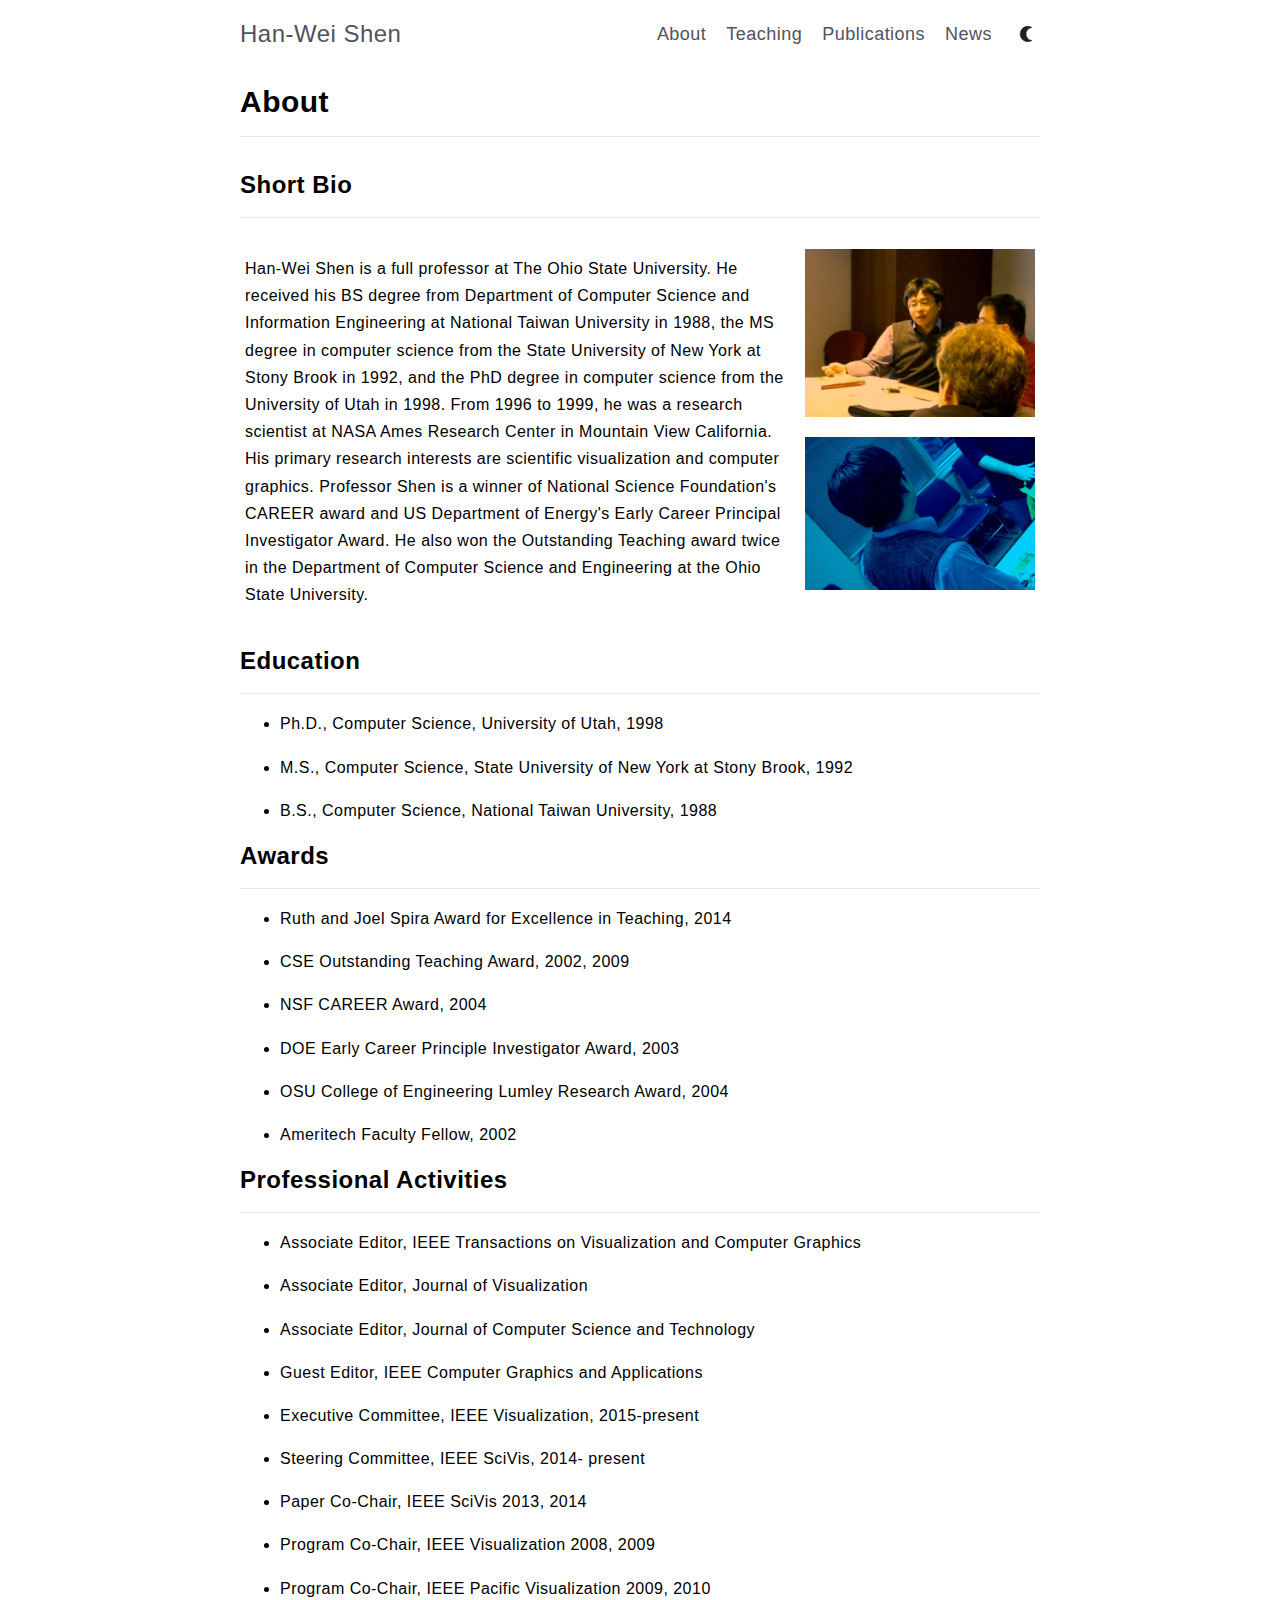
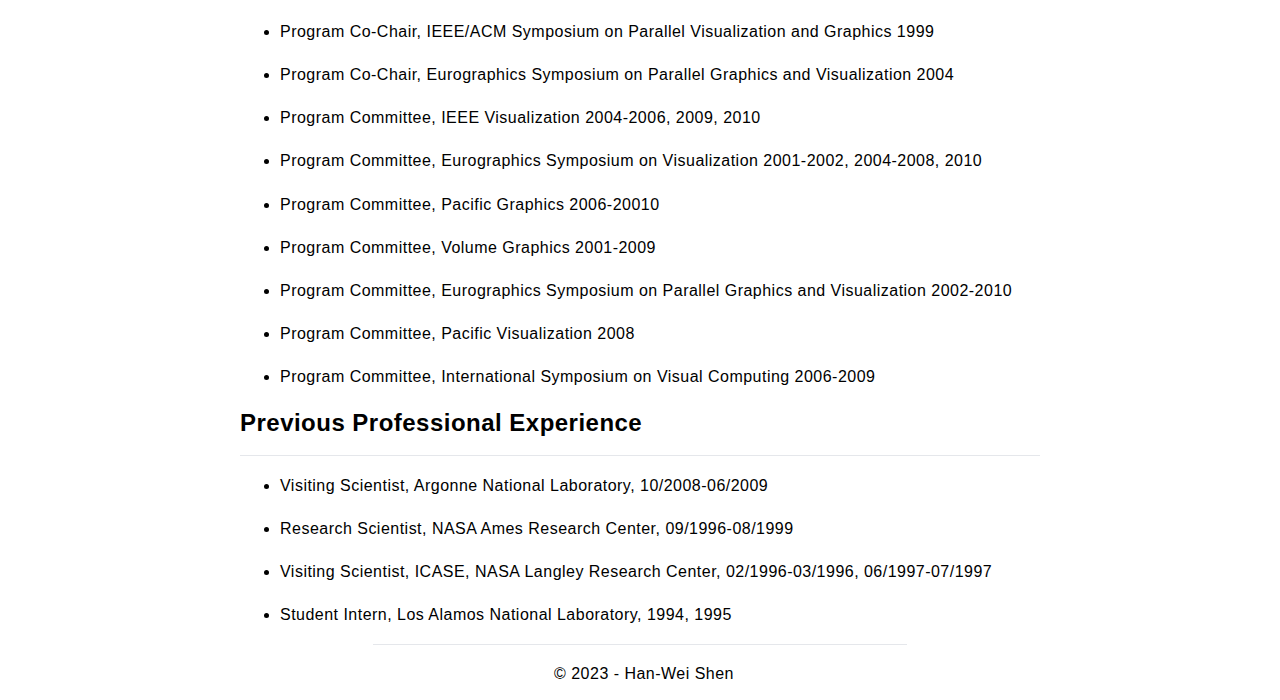
==== about/index.html @ 62d4ce56 "deploy: 620e9e9a7bb56af8846fa484ab73a7001107fa84" ====
<!doctype html><html lang=en-us><head><meta charset=utf-8><meta name=viewport content="width=device-width,initial-scale=1,minimum-scale=1"><title>About - Han-Wei Shen</title><meta property="og:title" content="About - Han-Wei Shen"><meta property="og:type" content="article"><meta property="og:image" content="img/hwshen_1.jpg"><meta property="og:url" content="https://han-wei-shen.github.io/about/"><meta property="og:description" content="The homepage of Astatine. This website is a demo the of the Hugo theme Astatine."><meta name=Description property="description" content="The homepage of Astatine. This website is a demo the of the Hugo theme Astatine."><link rel=stylesheet href=https://han-wei-shen.github.io/css/style.min.css><link rel=apple-touch-icon sizes=180x180 href=/apple-touch-icon.png><link rel=icon type=image/svg+xml href=/favicon.svg><link rel=icon type=image/png sizes=32x32 href=/favicon-32x32.png><link rel=icon type=image/png sizes=16x16 href=/favicon-16x16.png><link rel=manifest href=/site.webmanifest><link href=https://han-wei-shen.github.ioindex.xml type=application/atom+xml rel=alternate title="Sitewide Atom feed"><meta name=theme-color content="#ffffff"><script>function updateMode(){localStorage.theme==="dark"||!("theme"in localStorage)&&window.matchMedia("(prefers-color-scheme: dark)").matches?document.documentElement.classList.add("dark"):document.documentElement.classList.remove("dark")}function toggleMode(){localStorage.theme==="dark"?localStorage.theme="light":localStorage.theme="dark",updateMode()}window.onload=updateMode();function toggleMenu(){let e=document.getElementById("navbar-default");e.classList.contains("hidden")?e.classList.remove("hidden"):e.classList.add("hidden")}</script></head><body><header class="md:px-0 px-2"><nav><div class="container flex flex-wrap justify-between items-center mx-auto"><div class="nav-main my-2.5"><a href=https://han-wei-shen.github.io class="nav-title py-2.5 text-2xl
text-zinc-600 dark:text-zinc-300 hover:border-b-0">Han-Wei Shen</a></div><button type=button onclick=toggleMenu() class="inline-flex items-center p-2 ml-3
text-sm text-gray-500
rounded-lg md:hidden hover:bg-gray-100
focus:outline-none focus:ring-2
focus:ring-gray-200 dark:text-gray-400
dark:hover:bg-gray-700 dark:focus:ring-gray-600" aria-controls=navbar-default aria-expanded=false>
<span class=sr-only>Open main menu</span><svg class="w-6 h-6" aria-hidden="true" fill="currentcolor" viewBox="0 0 20 20" xmlns="http://www.w3.org/2000/svg"><path fill-rule="evenodd" d="M3 5a1 1 0 011-1h12a1 1 0 110 2H4A1 1 0 013 5zm0 5a1 1 0 011-1h12a1 1 0 110 2H4a1 1 0 01-1-1zm0 5a1 1 0 011-1h12a1 1 0 110 2H4a1 1 0 01-1-1z" clip-rule="evenodd"/></svg></button><div class="hidden w-full md:block md:w-auto" id=navbar-default><ul class="grid md:grid-flow-col items-center justify-between text-lg my-2.5"><li class="p-2.5 md:first:pl-0 md:border-none border-b dark:border-zinc-500 list-none"><a class="text-zinc-600 dark:text-zinc-300
hover:border-b-0" href=/about/>About</a></li><li class="p-2.5 md:first:pl-0 md:border-none border-b dark:border-zinc-500 list-none"><a class="text-zinc-600 dark:text-zinc-300
hover:border-b-0" href=/teaching/>Teaching</a></li><li class="p-2.5 md:first:pl-0 md:border-none border-b dark:border-zinc-500 list-none"><a class="text-zinc-600 dark:text-zinc-300
hover:border-b-0" href=https://sites.google.com/view/gravity-research-group/publications>Publications</a></li><li class="p-2.5 md:first:pl-0 md:border-none border-b dark:border-zinc-500 list-none"><a class="text-zinc-600 dark:text-zinc-300
hover:border-b-0" href=/news/>News</a></li><li class="h-7 pl-2.5 pr-0 list-none"><button type=button onclick=toggleMode() class=h-full aria-label="Toggle between dark and light mode">
<img class="h-7 w-7 max-h-full mb-1.5 p-1.5 hidden dark:inline" id=ligh-mode-button-img alt="A sun icon for switching to light mode" src=https://han-wei-shen.github.io/img/light_mode.svg>
<img class="h-7 w-7 max-h-full mb-1.5 p-1.5 inline dark:hidden" id=dark-mode-button-img alt="A moon icon for switching to dark mode" src=https://han-wei-shen.github.io/img/dark_mode.svg></button></li></ul></div></div></nav></header><main class="content h-card container mt-2 m-auto
leading-loose md:px-0 px-2 z-0" role=main><article class="article h-entry" itemprop=mainEntity itemscope itemtype=http://schema.org/BlogPosting><div class=title-container><h1 class="article-title p-name" itemprop=name>About</h1><div class="flex justify-between items-center"></div></div><div class="article-content e-content" itemprop=articleBody><h2 id=short-bio>Short Bio</h2><div style=display:flex><p style=flex:70%;padding:5px>Han-Wei Shen is a full professor at The Ohio State University. He received his BS degree from Department of Computer
Science and Information Engineering at National Taiwan University in 1988, the MS degree in computer science from
the State University of New York at Stony Brook in 1992, and the PhD degree in computer science from the University
of Utah in 1998. From 1996 to 1999, he was a research scientist at NASA Ames Research Center in Mountain View
California. His primary research interests are scientific visualization and computer graphics. Professor Shen is a
winner of National Science Foundation's CAREER award and US Department of Energy's Early Career
Principal Investigator Award. He also won the Outstanding Teaching award twice in the Department of Computer Science
and Engineering at the Ohio State University.</p><div style=flex:30%;padding:5px><div style=margin-top:10px;margin-bottom:20px><img src=/img/about_1.jpg></div><div style=margin-top:20px><img src=/img/about_2.png></div></div></div><h2 id=education>Education</h2><ul><li><p>Ph.D., Computer Science, University of Utah, 1998</p></li><li><p>M.S., Computer Science, State University of New York at Stony Brook, 1992</p></li><li><p>B.S., Computer Science, National Taiwan University, 1988</p></li></ul><h2 id=awards>Awards</h2><ul><li><p>Ruth and Joel Spira Award for Excellence in Teaching, 2014</p></li><li><p>CSE Outstanding Teaching Award, 2002, 2009</p></li><li><p>NSF CAREER Award, 2004</p></li><li><p>DOE Early Career Principle Investigator Award, 2003</p></li><li><p>OSU College of Engineering Lumley Research Award, 2004</p></li><li><p>Ameritech Faculty Fellow, 2002</p></li></ul><h2 id=professional-activities>Professional Activities</h2><ul><li><p>Associate Editor, IEEE Transactions on Visualization and Computer Graphics</p></li><li><p>Associate Editor, Journal of Visualization</p></li><li><p>Associate Editor, Journal of Computer Science and Technology</p></li><li><p>Guest Editor, IEEE Computer Graphics and Applications</p></li><li><p>Executive Committee, IEEE Visualization, 2015-present</p></li><li><p>Steering Committee, IEEE SciVis, 2014- present</p></li><li><p>Paper Co-Chair, IEEE SciVis 2013, 2014</p></li><li><p>Program Co-Chair, IEEE Visualization 2008, 2009</p></li><li><p>Program Co-Chair, IEEE Pacific Visualization 2009, 2010</p></li><li><p>Program Co-Chair, IEEE/ACM Symposium on Parallel Visualization and Graphics 1999</p></li><li><p>Program Co-Chair, Eurographics Symposium on Parallel Graphics and Visualization 2004</p></li><li><p>Program Committee, IEEE Visualization 2004-2006, 2009, 2010</p></li><li><p>Program Committee, Eurographics Symposium on Visualization 2001-2002, 2004-2008, 2010</p></li><li><p>Program Committee, Pacific Graphics 2006-20010</p></li><li><p>Program Committee, Volume Graphics 2001-2009</p></li><li><p>Program Committee, Eurographics Symposium on Parallel Graphics and Visualization 2002-2010</p></li><li><p>Program Committee, Pacific Visualization 2008</p></li><li><p>Program Committee, International Symposium on Visual Computing 2006-2009</p></li></ul><h2 id=previous-professional-experience>Previous Professional Experience</h2><ul><li><p>Visiting Scientist, Argonne National Laboratory, 10/2008-06/2009</p></li><li><p>Research Scientist, NASA Ames Research Center, 09/1996-08/1999</p></li><li><p>Visiting Scientist, ICASE, NASA Langley Research Center, 02/1996-03/1996, 06/1997-07/1997</p></li><li><p>Student Intern, Los Alamos National Laboratory, 1994, 1995</p></li></ul></div></div></article></main><footer class="footer container h-10 text-center mt-1 mb-4"><hr class=my-4><ul class="pl-0 mt-1"><span class=ml-2>© 2023 - Han-Wei Shen</span></ul></footer></body></html>
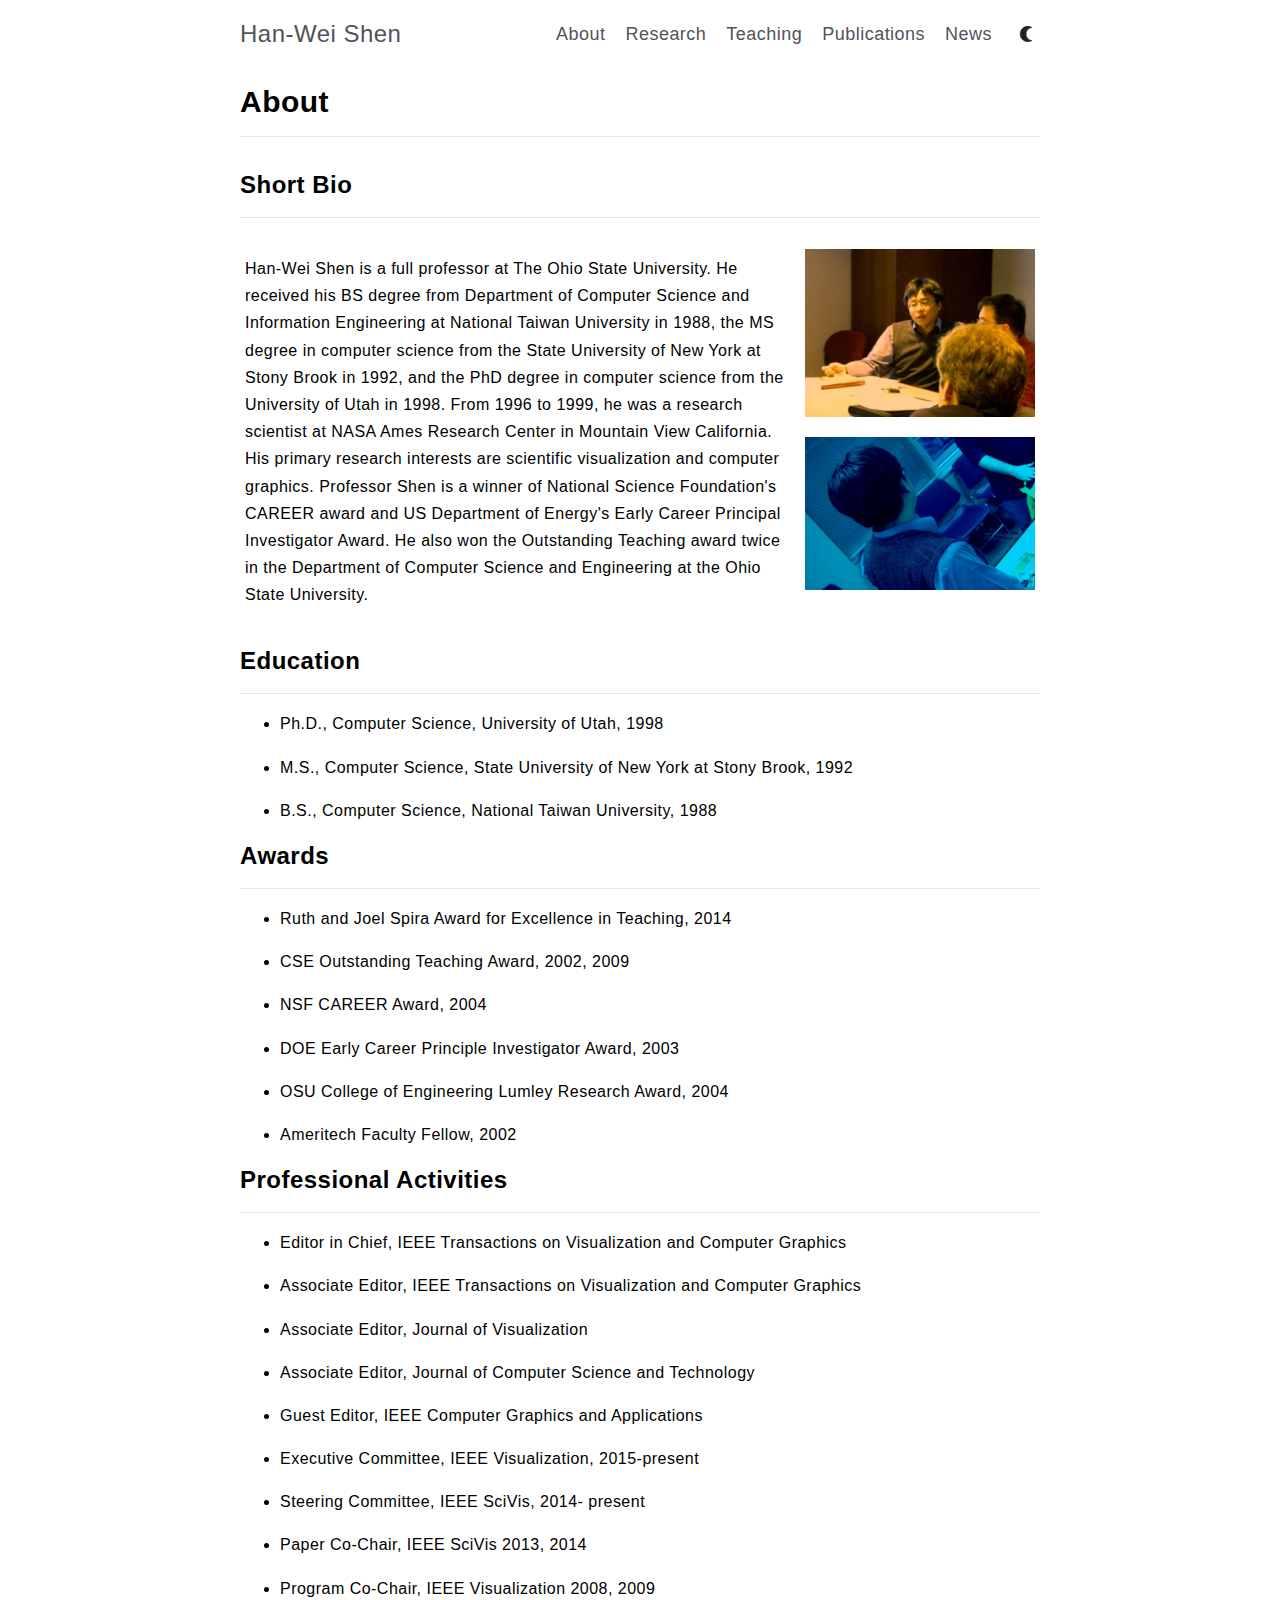
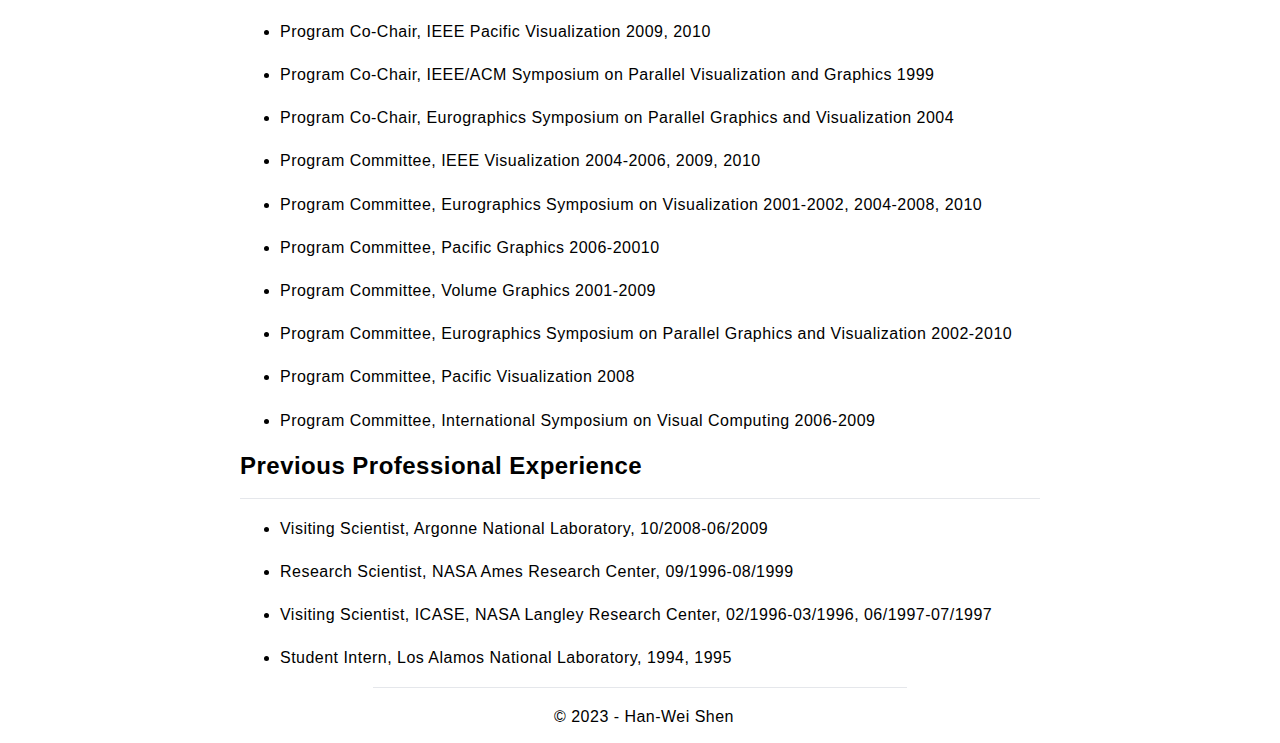
==== commit 7cfb814b: "deploy: 3609d0cba4c8520008426bf6400853c1c2e615c0" ====
--- a/about/index.html
+++ b/about/index.html
@@ -7,6 +7,7 @@
 dark:hover:bg-gray-700 dark:focus:ring-gray-600" aria-controls=navbar-default aria-expanded=false>
 <span class=sr-only>Open main menu</span><svg class="w-6 h-6" aria-hidden="true" fill="currentcolor" viewBox="0 0 20 20" xmlns="http://www.w3.org/2000/svg"><path fill-rule="evenodd" d="M3 5a1 1 0 011-1h12a1 1 0 110 2H4A1 1 0 013 5zm0 5a1 1 0 011-1h12a1 1 0 110 2H4a1 1 0 01-1-1zm0 5a1 1 0 011-1h12a1 1 0 110 2H4a1 1 0 01-1-1z" clip-rule="evenodd"/></svg></button><div class="hidden w-full md:block md:w-auto" id=navbar-default><ul class="grid md:grid-flow-col items-center justify-between text-lg my-2.5"><li class="p-2.5 md:first:pl-0 md:border-none border-b dark:border-zinc-500 list-none"><a class="text-zinc-600 dark:text-zinc-300
 hover:border-b-0" href=/about/>About</a></li><li class="p-2.5 md:first:pl-0 md:border-none border-b dark:border-zinc-500 list-none"><a class="text-zinc-600 dark:text-zinc-300
+hover:border-b-0" href=https://sites.google.com/view/gravity-research-group/research>Research</a></li><li class="p-2.5 md:first:pl-0 md:border-none border-b dark:border-zinc-500 list-none"><a class="text-zinc-600 dark:text-zinc-300
 hover:border-b-0" href=/teaching/>Teaching</a></li><li class="p-2.5 md:first:pl-0 md:border-none border-b dark:border-zinc-500 list-none"><a class="text-zinc-600 dark:text-zinc-300
 hover:border-b-0" href=https://sites.google.com/view/gravity-research-group/publications>Publications</a></li><li class="p-2.5 md:first:pl-0 md:border-none border-b dark:border-zinc-500 list-none"><a class="text-zinc-600 dark:text-zinc-300
 hover:border-b-0" href=/news/>News</a></li><li class="h-7 pl-2.5 pr-0 list-none"><button type=button onclick=toggleMode() class=h-full aria-label="Toggle between dark and light mode">
@@ -19,4 +20,4 @@
 California. His primary research interests are scientific visualization and computer graphics. Professor Shen is a
 winner of National Science Foundation's CAREER award and US Department of Energy's Early Career
 Principal Investigator Award. He also won the Outstanding Teaching award twice in the Department of Computer Science
-and Engineering at the Ohio State University.</p><div style=flex:30%;padding:5px><div style=margin-top:10px;margin-bottom:20px><img src=/img/about_1.jpg></div><div style=margin-top:20px><img src=/img/about_2.png></div></div></div><h2 id=education>Education</h2><ul><li><p>Ph.D., Computer Science, University of Utah, 1998</p></li><li><p>M.S., Computer Science, State University of New York at Stony Brook, 1992</p></li><li><p>B.S., Computer Science, National Taiwan University, 1988</p></li></ul><h2 id=awards>Awards</h2><ul><li><p>Ruth and Joel Spira Award for Excellence in Teaching, 2014</p></li><li><p>CSE Outstanding Teaching Award, 2002, 2009</p></li><li><p>NSF CAREER Award, 2004</p></li><li><p>DOE Early Career Principle Investigator Award, 2003</p></li><li><p>OSU College of Engineering Lumley Research Award, 2004</p></li><li><p>Ameritech Faculty Fellow, 2002</p></li></ul><h2 id=professional-activities>Professional Activities</h2><ul><li><p>Associate Editor, IEEE Transactions on Visualization and Computer Graphics</p></li><li><p>Associate Editor, Journal of Visualization</p></li><li><p>Associate Editor, Journal of Computer Science and Technology</p></li><li><p>Guest Editor, IEEE Computer Graphics and Applications</p></li><li><p>Executive Committee, IEEE Visualization, 2015-present</p></li><li><p>Steering Committee, IEEE SciVis, 2014- present</p></li><li><p>Paper Co-Chair, IEEE SciVis 2013, 2014</p></li><li><p>Program Co-Chair, IEEE Visualization 2008, 2009</p></li><li><p>Program Co-Chair, IEEE Pacific Visualization 2009, 2010</p></li><li><p>Program Co-Chair, IEEE/ACM Symposium on Parallel Visualization and Graphics 1999</p></li><li><p>Program Co-Chair, Eurographics Symposium on Parallel Graphics and Visualization 2004</p></li><li><p>Program Committee, IEEE Visualization 2004-2006, 2009, 2010</p></li><li><p>Program Committee, Eurographics Symposium on Visualization 2001-2002, 2004-2008, 2010</p></li><li><p>Program Committee, Pacific Graphics 2006-20010</p></li><li><p>Program Committee, Volume Graphics 2001-2009</p></li><li><p>Program Committee, Eurographics Symposium on Parallel Graphics and Visualization 2002-2010</p></li><li><p>Program Committee, Pacific Visualization 2008</p></li><li><p>Program Committee, International Symposium on Visual Computing 2006-2009</p></li></ul><h2 id=previous-professional-experience>Previous Professional Experience</h2><ul><li><p>Visiting Scientist, Argonne National Laboratory, 10/2008-06/2009</p></li><li><p>Research Scientist, NASA Ames Research Center, 09/1996-08/1999</p></li><li><p>Visiting Scientist, ICASE, NASA Langley Research Center, 02/1996-03/1996, 06/1997-07/1997</p></li><li><p>Student Intern, Los Alamos National Laboratory, 1994, 1995</p></li></ul></div></div></article></main><footer class="footer container h-10 text-center mt-1 mb-4"><hr class=my-4><ul class="pl-0 mt-1"><span class=ml-2>© 2023 - Han-Wei Shen</span></ul></footer></body></html>+and Engineering at the Ohio State University.</p><div style=flex:30%;padding:5px><div style=margin-top:10px;margin-bottom:20px><img src=/img/about_1.jpg></div><div style=margin-top:20px><img src=/img/about_2.png></div></div></div><h2 id=education>Education</h2><ul><li><p>Ph.D., Computer Science, University of Utah, 1998</p></li><li><p>M.S., Computer Science, State University of New York at Stony Brook, 1992</p></li><li><p>B.S., Computer Science, National Taiwan University, 1988</p></li></ul><h2 id=awards>Awards</h2><ul><li><p>Ruth and Joel Spira Award for Excellence in Teaching, 2014</p></li><li><p>CSE Outstanding Teaching Award, 2002, 2009</p></li><li><p>NSF CAREER Award, 2004</p></li><li><p>DOE Early Career Principle Investigator Award, 2003</p></li><li><p>OSU College of Engineering Lumley Research Award, 2004</p></li><li><p>Ameritech Faculty Fellow, 2002</p></li></ul><h2 id=professional-activities>Professional Activities</h2><ul><li><p>Editor in Chief, IEEE Transactions on Visualization and Computer Graphics</p></li><li><p>Associate Editor, IEEE Transactions on Visualization and Computer Graphics</p></li><li><p>Associate Editor, Journal of Visualization</p></li><li><p>Associate Editor, Journal of Computer Science and Technology</p></li><li><p>Guest Editor, IEEE Computer Graphics and Applications</p></li><li><p>Executive Committee, IEEE Visualization, 2015-present</p></li><li><p>Steering Committee, IEEE SciVis, 2014- present</p></li><li><p>Paper Co-Chair, IEEE SciVis 2013, 2014</p></li><li><p>Program Co-Chair, IEEE Visualization 2008, 2009</p></li><li><p>Program Co-Chair, IEEE Pacific Visualization 2009, 2010</p></li><li><p>Program Co-Chair, IEEE/ACM Symposium on Parallel Visualization and Graphics 1999</p></li><li><p>Program Co-Chair, Eurographics Symposium on Parallel Graphics and Visualization 2004</p></li><li><p>Program Committee, IEEE Visualization 2004-2006, 2009, 2010</p></li><li><p>Program Committee, Eurographics Symposium on Visualization 2001-2002, 2004-2008, 2010</p></li><li><p>Program Committee, Pacific Graphics 2006-20010</p></li><li><p>Program Committee, Volume Graphics 2001-2009</p></li><li><p>Program Committee, Eurographics Symposium on Parallel Graphics and Visualization 2002-2010</p></li><li><p>Program Committee, Pacific Visualization 2008</p></li><li><p>Program Committee, International Symposium on Visual Computing 2006-2009</p></li></ul><h2 id=previous-professional-experience>Previous Professional Experience</h2><ul><li><p>Visiting Scientist, Argonne National Laboratory, 10/2008-06/2009</p></li><li><p>Research Scientist, NASA Ames Research Center, 09/1996-08/1999</p></li><li><p>Visiting Scientist, ICASE, NASA Langley Research Center, 02/1996-03/1996, 06/1997-07/1997</p></li><li><p>Student Intern, Los Alamos National Laboratory, 1994, 1995</p></li></ul></div></div></article></main><footer class="footer container h-10 text-center mt-1 mb-4"><hr class=my-4><ul class="pl-0 mt-1"><span class=ml-2>© 2023 - Han-Wei Shen</span></ul></footer></body></html>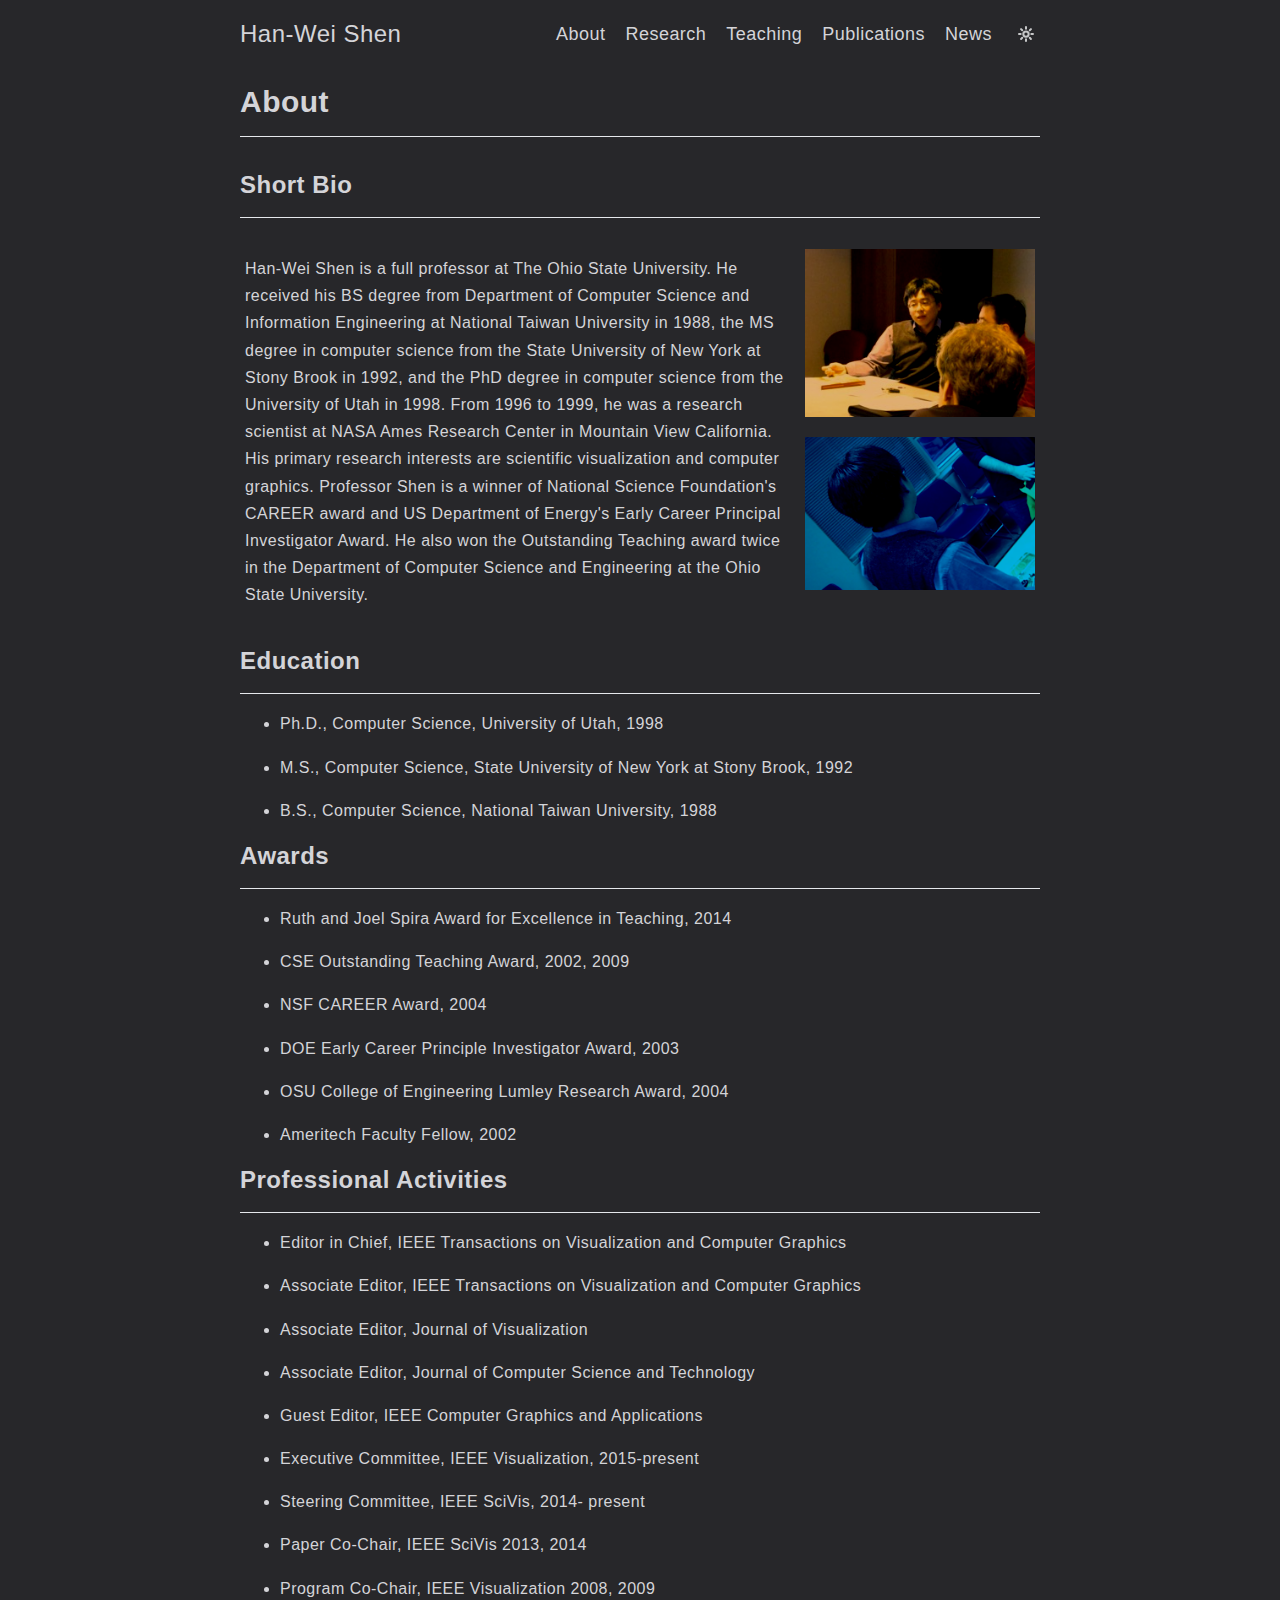
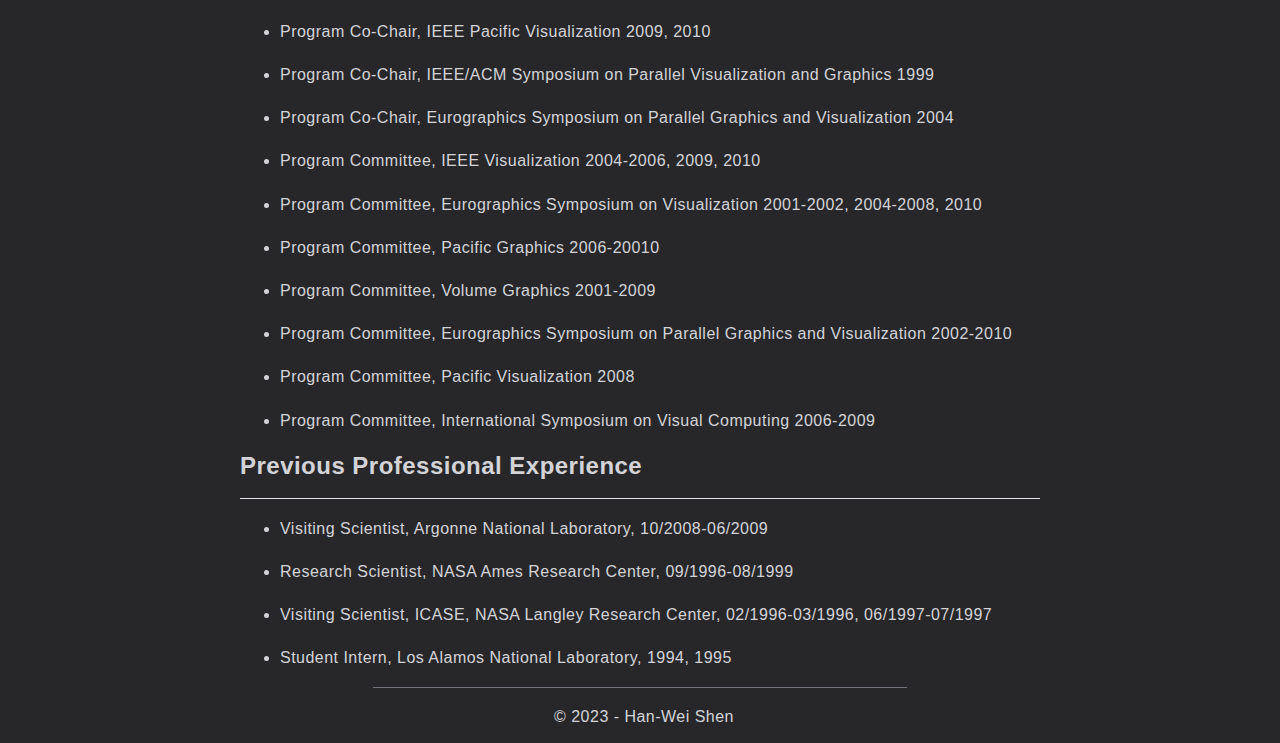
==== commit 120b934d: "deploy: 6cfb3cd29b8796ccd0ba1e0f046ace5b5ed621e3" ====
--- a/about/index.html
+++ b/about/index.html
@@ -1,4 +1,4 @@
-<!doctype html><html lang=en-us><head><meta charset=utf-8><meta name=viewport content="width=device-width,initial-scale=1,minimum-scale=1"><title>About - Han-Wei Shen</title><meta property="og:title" content="About - Han-Wei Shen"><meta property="og:type" content="article"><meta property="og:image" content="img/hwshen_1.jpg"><meta property="og:url" content="https://han-wei-shen.github.io/about/"><meta property="og:description" content="The homepage of Astatine. This website is a demo the of the Hugo theme Astatine."><meta name=Description property="description" content="The homepage of Astatine. This website is a demo the of the Hugo theme Astatine."><link rel=stylesheet href=https://han-wei-shen.github.io/css/style.min.css><link rel=apple-touch-icon sizes=180x180 href=/apple-touch-icon.png><link rel=icon type=image/svg+xml href=/favicon.svg><link rel=icon type=image/png sizes=32x32 href=/favicon-32x32.png><link rel=icon type=image/png sizes=16x16 href=/favicon-16x16.png><link rel=manifest href=/site.webmanifest><link href=https://han-wei-shen.github.ioindex.xml type=application/atom+xml rel=alternate title="Sitewide Atom feed"><meta name=theme-color content="#ffffff"><script>function updateMode(){localStorage.theme==="dark"||!("theme"in localStorage)&&window.matchMedia("(prefers-color-scheme: dark)").matches?document.documentElement.classList.add("dark"):document.documentElement.classList.remove("dark")}function toggleMode(){localStorage.theme==="dark"?localStorage.theme="light":localStorage.theme="dark",updateMode()}window.onload=updateMode();function toggleMenu(){let e=document.getElementById("navbar-default");e.classList.contains("hidden")?e.classList.remove("hidden"):e.classList.add("hidden")}</script></head><body><header class="md:px-0 px-2"><nav><div class="container flex flex-wrap justify-between items-center mx-auto"><div class="nav-main my-2.5"><a href=https://han-wei-shen.github.io class="nav-title py-2.5 text-2xl
+<!doctype html><html lang=en-us><head><meta charset=utf-8><meta name=viewport content="width=device-width,initial-scale=1,minimum-scale=1"><title>About - Han-Wei Shen</title><meta property="og:title" content="About - Han-Wei Shen"><meta property="og:type" content="article"><meta property="og:image" content="img/hwshen_1.jpg"><meta property="og:url" content="https://han-wei-shen.github.io/about/"><meta property="og:description" content="The homepage of Astatine. This website is a demo the of the Hugo theme Astatine."><meta name=Description property="description" content="The homepage of Astatine. This website is a demo the of the Hugo theme Astatine."><link rel=stylesheet href=https://han-wei-shen.github.io/css/style.min.css><link rel=apple-touch-icon sizes=180x180 href=/apple-touch-icon.png><link rel=icon type=image/svg+xml href=/favicon.svg><link rel=icon type=image/png sizes=32x32 href=/favicon-32x32.png><link rel=icon type=image/png sizes=16x16 href=/favicon-16x16.png><link rel=manifest href=/site.webmanifest><link href=https://han-wei-shen.github.ioindex.xml type=application/atom+xml rel=alternate title="Sitewide Atom feed"><meta name=theme-color content="#ffffff"><script>function updateMode(){localStorage.theme==="dark"||!("theme"in localStorage)?document.documentElement.classList.add("dark"):document.documentElement.classList.remove("dark")}function toggleMode(){localStorage.theme==="dark"?localStorage.theme="light":localStorage.theme="dark",updateMode()}window.onload=updateMode();function toggleMenu(){let e=document.getElementById("navbar-default");e.classList.contains("hidden")?e.classList.remove("hidden"):e.classList.add("hidden")}</script></head><body><header class="md:px-0 px-2"><nav><div class="container flex flex-wrap justify-between items-center mx-auto"><div class="nav-main my-2.5"><a href=https://han-wei-shen.github.io class="nav-title py-2.5 text-2xl
 text-zinc-600 dark:text-zinc-300 hover:border-b-0">Han-Wei Shen</a></div><button type=button onclick=toggleMenu() class="inline-flex items-center p-2 ml-3
 text-sm text-gray-500
 rounded-lg md:hidden hover:bg-gray-100
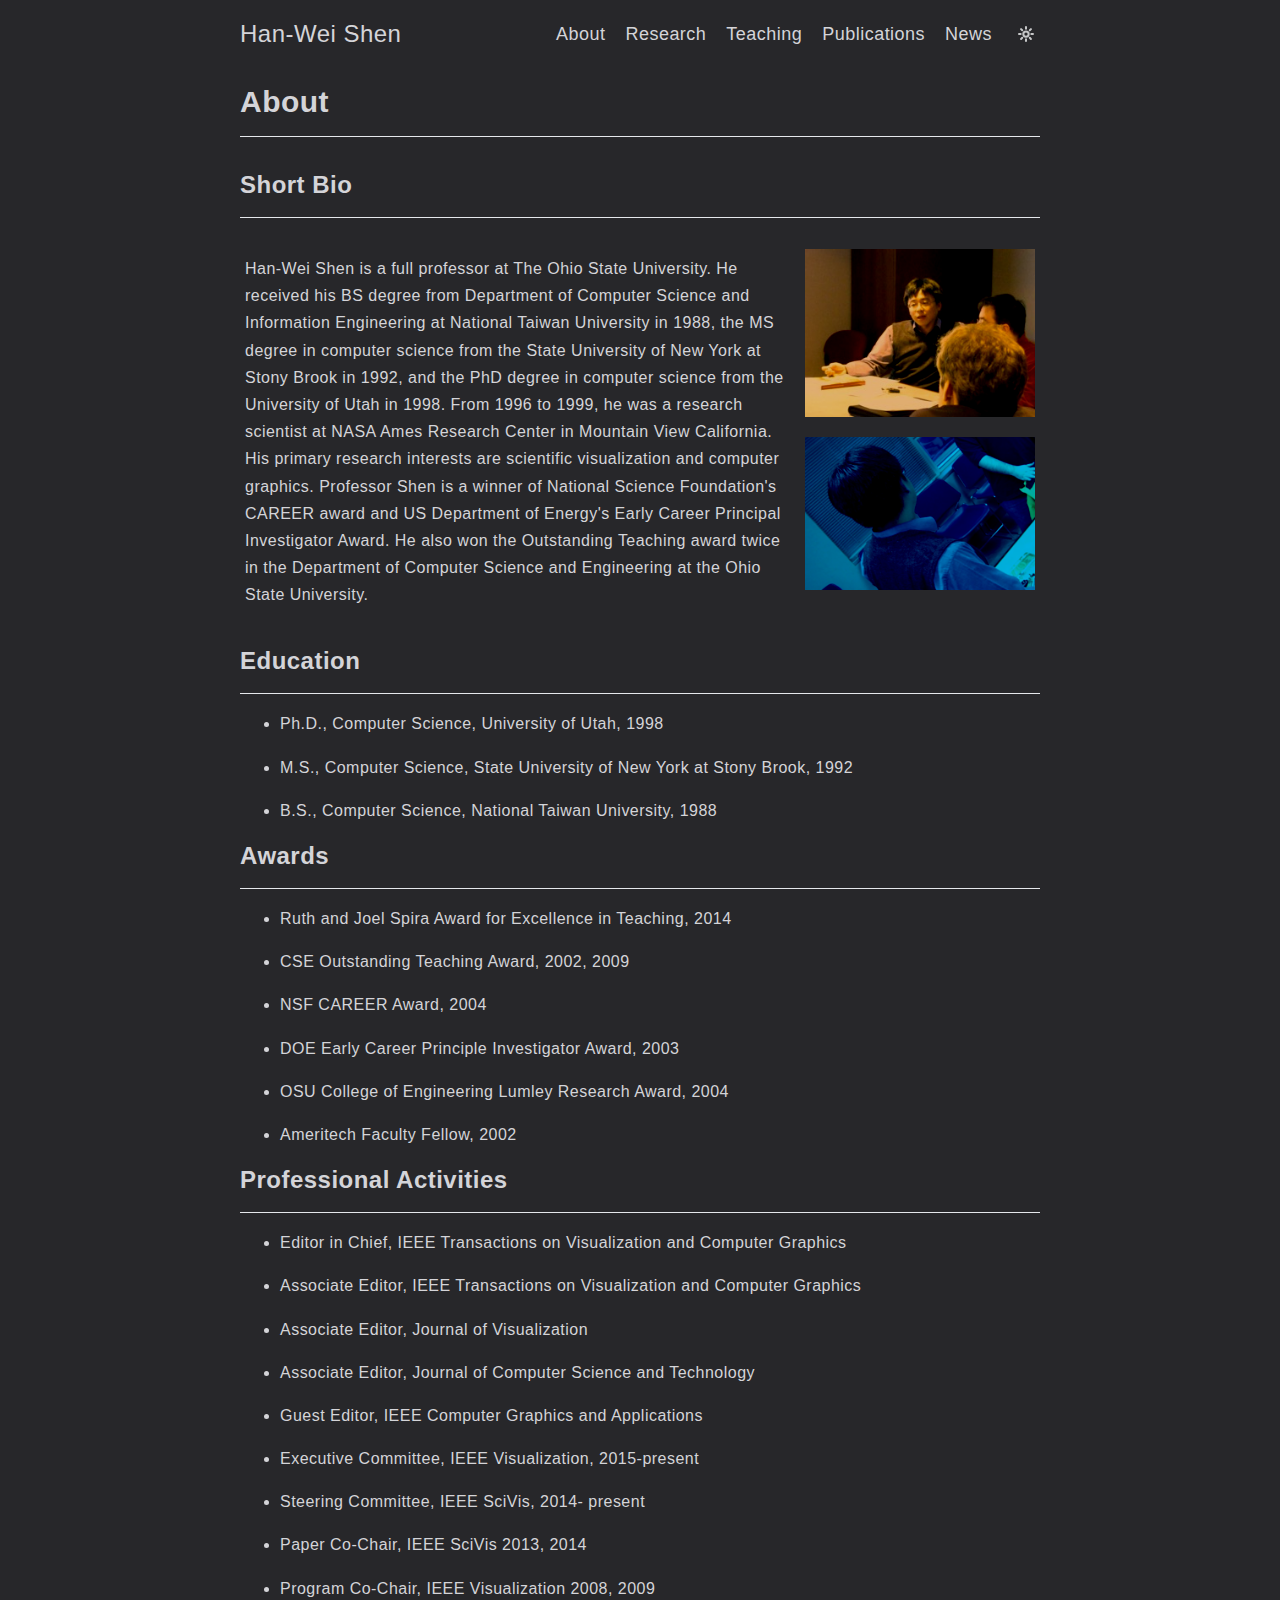
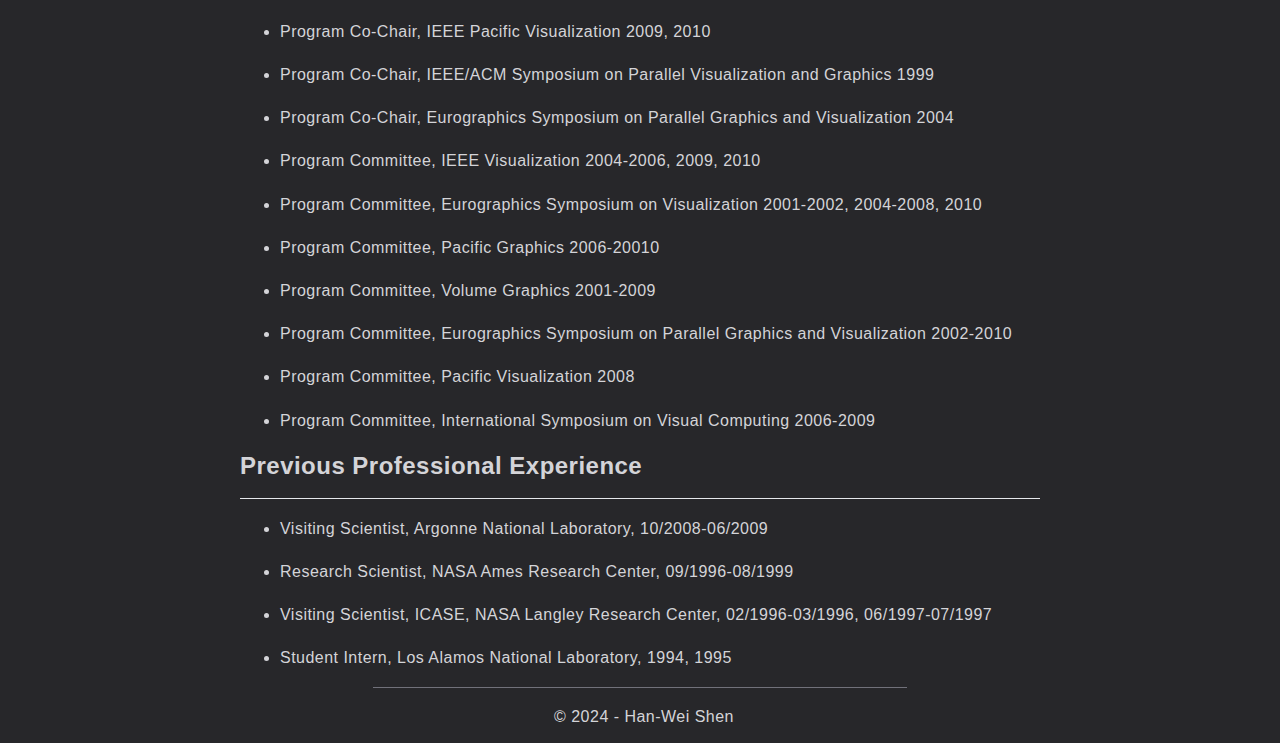
==== commit d9d52197: "deploy: 8fcdb69c1dc351e8fb2d7794c0aca5f048715408" ====
--- a/about/index.html
+++ b/about/index.html
@@ -1,11 +1,12 @@
-<!doctype html><html lang=en-us><head><meta charset=utf-8><meta name=viewport content="width=device-width,initial-scale=1,minimum-scale=1"><title>About - Han-Wei Shen</title><meta property="og:title" content="About - Han-Wei Shen"><meta property="og:type" content="article"><meta property="og:image" content="img/hwshen_1.jpg"><meta property="og:url" content="https://han-wei-shen.github.io/about/"><meta property="og:description" content="The homepage of Astatine. This website is a demo the of the Hugo theme Astatine."><meta name=Description property="description" content="The homepage of Astatine. This website is a demo the of the Hugo theme Astatine."><link rel=stylesheet href=https://han-wei-shen.github.io/css/style.min.css><link rel=apple-touch-icon sizes=180x180 href=/apple-touch-icon.png><link rel=icon type=image/svg+xml href=/favicon.svg><link rel=icon type=image/png sizes=32x32 href=/favicon-32x32.png><link rel=icon type=image/png sizes=16x16 href=/favicon-16x16.png><link rel=manifest href=/site.webmanifest><link href=https://han-wei-shen.github.ioindex.xml type=application/atom+xml rel=alternate title="Sitewide Atom feed"><meta name=theme-color content="#ffffff"><script>function updateMode(){localStorage.theme==="dark"||!("theme"in localStorage)?document.documentElement.classList.add("dark"):document.documentElement.classList.remove("dark")}function toggleMode(){localStorage.theme==="dark"?localStorage.theme="light":localStorage.theme="dark",updateMode()}window.onload=updateMode();function toggleMenu(){let e=document.getElementById("navbar-default");e.classList.contains("hidden")?e.classList.remove("hidden"):e.classList.add("hidden")}</script></head><body><header class="md:px-0 px-2"><nav><div class="container flex flex-wrap justify-between items-center mx-auto"><div class="nav-main my-2.5"><a href=https://han-wei-shen.github.io class="nav-title py-2.5 text-2xl
+<!doctype html><html lang=en-us><head><meta charset=utf-8><meta name=viewport content="width=device-width,initial-scale=1,minimum-scale=1"><title>About - Han-Wei Shen</title>
+<meta property="og:title" content="About - Han-Wei Shen"><meta property="og:type" content="article"><meta property="og:image" content="img/hwshen_1.jpg"><meta property="og:url" content="https://han-wei-shen.github.io/about/"><meta property="og:description" content="The homepage of Astatine. This website is a demo the of the Hugo theme Astatine."><meta name=Description property="description" content="The homepage of Astatine. This website is a demo the of the Hugo theme Astatine."><link rel=stylesheet href=https://han-wei-shen.github.io/css/style.min.css><link rel=apple-touch-icon sizes=180x180 href=/apple-touch-icon.png><link rel=icon type=image/svg+xml href=/favicon.svg><link rel=icon type=image/png sizes=32x32 href=/favicon-32x32.png><link rel=icon type=image/png sizes=16x16 href=/favicon-16x16.png><link rel=manifest href=/site.webmanifest><link href=https://han-wei-shen.github.io/index.xml type=application/atom+xml rel=alternate title="Sitewide Atom feed"><meta name=theme-color content="#ffffff"><script>function updateMode(){localStorage.theme==="dark"||!("theme"in localStorage)?document.documentElement.classList.add("dark"):document.documentElement.classList.remove("dark")}function toggleMode(){localStorage.theme==="dark"?localStorage.theme="light":localStorage.theme="dark",updateMode()}window.onload=updateMode();function toggleMenu(){let e=document.getElementById("navbar-default");e.classList.contains("hidden")?e.classList.remove("hidden"):e.classList.add("hidden")}</script></head><body><header class="md:px-0 px-2"><nav><div class="container flex flex-wrap justify-between items-center mx-auto"><div class="nav-main my-2.5"><a href=https://han-wei-shen.github.io/ class="nav-title py-2.5 text-2xl
 text-zinc-600 dark:text-zinc-300 hover:border-b-0">Han-Wei Shen</a></div><button type=button onclick=toggleMenu() class="inline-flex items-center p-2 ml-3
 text-sm text-gray-500
 rounded-lg md:hidden hover:bg-gray-100
 focus:outline-none focus:ring-2
 focus:ring-gray-200 dark:text-gray-400
 dark:hover:bg-gray-700 dark:focus:ring-gray-600" aria-controls=navbar-default aria-expanded=false>
-<span class=sr-only>Open main menu</span><svg class="w-6 h-6" aria-hidden="true" fill="currentcolor" viewBox="0 0 20 20" xmlns="http://www.w3.org/2000/svg"><path fill-rule="evenodd" d="M3 5a1 1 0 011-1h12a1 1 0 110 2H4A1 1 0 013 5zm0 5a1 1 0 011-1h12a1 1 0 110 2H4a1 1 0 01-1-1zm0 5a1 1 0 011-1h12a1 1 0 110 2H4a1 1 0 01-1-1z" clip-rule="evenodd"/></svg></button><div class="hidden w-full md:block md:w-auto" id=navbar-default><ul class="grid md:grid-flow-col items-center justify-between text-lg my-2.5"><li class="p-2.5 md:first:pl-0 md:border-none border-b dark:border-zinc-500 list-none"><a class="text-zinc-600 dark:text-zinc-300
+<span class=sr-only>Open main menu</span><svg class="w-6 h-6" aria-hidden="true" fill="currentcolor" viewBox="0 0 20 20"><path fill-rule="evenodd" d="M3 5a1 1 0 011-1h12a1 1 0 110 2H4A1 1 0 013 5zm0 5a1 1 0 011-1h12a1 1 0 110 2H4a1 1 0 01-1-1zm0 5a1 1 0 011-1h12a1 1 0 110 2H4a1 1 0 01-1-1z" clip-rule="evenodd"/></svg></button><div class="hidden w-full md:block md:w-auto" id=navbar-default><ul class="grid md:grid-flow-col items-center justify-between text-lg my-2.5"><li class="p-2.5 md:first:pl-0 md:border-none border-b dark:border-zinc-500 list-none"><a class="text-zinc-600 dark:text-zinc-300
 hover:border-b-0" href=/about/>About</a></li><li class="p-2.5 md:first:pl-0 md:border-none border-b dark:border-zinc-500 list-none"><a class="text-zinc-600 dark:text-zinc-300
 hover:border-b-0" href=https://sites.google.com/view/gravity-research-group/research>Research</a></li><li class="p-2.5 md:first:pl-0 md:border-none border-b dark:border-zinc-500 list-none"><a class="text-zinc-600 dark:text-zinc-300
 hover:border-b-0" href=/teaching/>Teaching</a></li><li class="p-2.5 md:first:pl-0 md:border-none border-b dark:border-zinc-500 list-none"><a class="text-zinc-600 dark:text-zinc-300
@@ -20,4 +21,4 @@
 California. His primary research interests are scientific visualization and computer graphics. Professor Shen is a
 winner of National Science Foundation's CAREER award and US Department of Energy's Early Career
 Principal Investigator Award. He also won the Outstanding Teaching award twice in the Department of Computer Science
-and Engineering at the Ohio State University.</p><div style=flex:30%;padding:5px><div style=margin-top:10px;margin-bottom:20px><img src=/img/about_1.jpg></div><div style=margin-top:20px><img src=/img/about_2.png></div></div></div><h2 id=education>Education</h2><ul><li><p>Ph.D., Computer Science, University of Utah, 1998</p></li><li><p>M.S., Computer Science, State University of New York at Stony Brook, 1992</p></li><li><p>B.S., Computer Science, National Taiwan University, 1988</p></li></ul><h2 id=awards>Awards</h2><ul><li><p>Ruth and Joel Spira Award for Excellence in Teaching, 2014</p></li><li><p>CSE Outstanding Teaching Award, 2002, 2009</p></li><li><p>NSF CAREER Award, 2004</p></li><li><p>DOE Early Career Principle Investigator Award, 2003</p></li><li><p>OSU College of Engineering Lumley Research Award, 2004</p></li><li><p>Ameritech Faculty Fellow, 2002</p></li></ul><h2 id=professional-activities>Professional Activities</h2><ul><li><p>Editor in Chief, IEEE Transactions on Visualization and Computer Graphics</p></li><li><p>Associate Editor, IEEE Transactions on Visualization and Computer Graphics</p></li><li><p>Associate Editor, Journal of Visualization</p></li><li><p>Associate Editor, Journal of Computer Science and Technology</p></li><li><p>Guest Editor, IEEE Computer Graphics and Applications</p></li><li><p>Executive Committee, IEEE Visualization, 2015-present</p></li><li><p>Steering Committee, IEEE SciVis, 2014- present</p></li><li><p>Paper Co-Chair, IEEE SciVis 2013, 2014</p></li><li><p>Program Co-Chair, IEEE Visualization 2008, 2009</p></li><li><p>Program Co-Chair, IEEE Pacific Visualization 2009, 2010</p></li><li><p>Program Co-Chair, IEEE/ACM Symposium on Parallel Visualization and Graphics 1999</p></li><li><p>Program Co-Chair, Eurographics Symposium on Parallel Graphics and Visualization 2004</p></li><li><p>Program Committee, IEEE Visualization 2004-2006, 2009, 2010</p></li><li><p>Program Committee, Eurographics Symposium on Visualization 2001-2002, 2004-2008, 2010</p></li><li><p>Program Committee, Pacific Graphics 2006-20010</p></li><li><p>Program Committee, Volume Graphics 2001-2009</p></li><li><p>Program Committee, Eurographics Symposium on Parallel Graphics and Visualization 2002-2010</p></li><li><p>Program Committee, Pacific Visualization 2008</p></li><li><p>Program Committee, International Symposium on Visual Computing 2006-2009</p></li></ul><h2 id=previous-professional-experience>Previous Professional Experience</h2><ul><li><p>Visiting Scientist, Argonne National Laboratory, 10/2008-06/2009</p></li><li><p>Research Scientist, NASA Ames Research Center, 09/1996-08/1999</p></li><li><p>Visiting Scientist, ICASE, NASA Langley Research Center, 02/1996-03/1996, 06/1997-07/1997</p></li><li><p>Student Intern, Los Alamos National Laboratory, 1994, 1995</p></li></ul></div></div></article></main><footer class="footer container h-10 text-center mt-1 mb-4"><hr class=my-4><ul class="pl-0 mt-1"><span class=ml-2>© 2023 - Han-Wei Shen</span></ul></footer></body></html>+and Engineering at the Ohio State University.</p><div style=flex:30%;padding:5px><div style=margin-top:10px;margin-bottom:20px><img src=/img/about_1.jpg></div><div style=margin-top:20px><img src=/img/about_2.png></div></div></div><h2 id=education>Education</h2><ul><li><p>Ph.D., Computer Science, University of Utah, 1998</p></li><li><p>M.S., Computer Science, State University of New York at Stony Brook, 1992</p></li><li><p>B.S., Computer Science, National Taiwan University, 1988</p></li></ul><h2 id=awards>Awards</h2><ul><li><p>Ruth and Joel Spira Award for Excellence in Teaching, 2014</p></li><li><p>CSE Outstanding Teaching Award, 2002, 2009</p></li><li><p>NSF CAREER Award, 2004</p></li><li><p>DOE Early Career Principle Investigator Award, 2003</p></li><li><p>OSU College of Engineering Lumley Research Award, 2004</p></li><li><p>Ameritech Faculty Fellow, 2002</p></li></ul><h2 id=professional-activities>Professional Activities</h2><ul><li><p>Editor in Chief, IEEE Transactions on Visualization and Computer Graphics</p></li><li><p>Associate Editor, IEEE Transactions on Visualization and Computer Graphics</p></li><li><p>Associate Editor, Journal of Visualization</p></li><li><p>Associate Editor, Journal of Computer Science and Technology</p></li><li><p>Guest Editor, IEEE Computer Graphics and Applications</p></li><li><p>Executive Committee, IEEE Visualization, 2015-present</p></li><li><p>Steering Committee, IEEE SciVis, 2014- present</p></li><li><p>Paper Co-Chair, IEEE SciVis 2013, 2014</p></li><li><p>Program Co-Chair, IEEE Visualization 2008, 2009</p></li><li><p>Program Co-Chair, IEEE Pacific Visualization 2009, 2010</p></li><li><p>Program Co-Chair, IEEE/ACM Symposium on Parallel Visualization and Graphics 1999</p></li><li><p>Program Co-Chair, Eurographics Symposium on Parallel Graphics and Visualization 2004</p></li><li><p>Program Committee, IEEE Visualization 2004-2006, 2009, 2010</p></li><li><p>Program Committee, Eurographics Symposium on Visualization 2001-2002, 2004-2008, 2010</p></li><li><p>Program Committee, Pacific Graphics 2006-20010</p></li><li><p>Program Committee, Volume Graphics 2001-2009</p></li><li><p>Program Committee, Eurographics Symposium on Parallel Graphics and Visualization 2002-2010</p></li><li><p>Program Committee, Pacific Visualization 2008</p></li><li><p>Program Committee, International Symposium on Visual Computing 2006-2009</p></li></ul><h2 id=previous-professional-experience>Previous Professional Experience</h2><ul><li><p>Visiting Scientist, Argonne National Laboratory, 10/2008-06/2009</p></li><li><p>Research Scientist, NASA Ames Research Center, 09/1996-08/1999</p></li><li><p>Visiting Scientist, ICASE, NASA Langley Research Center, 02/1996-03/1996, 06/1997-07/1997</p></li><li><p>Student Intern, Los Alamos National Laboratory, 1994, 1995</p></li></ul></div></div></article></main><footer class="footer container h-10 text-center mt-1 mb-4"><hr class=my-4><ul class="pl-0 mt-1"><span class=ml-2>© 2024 - Han-Wei Shen</span></ul></footer></body></html>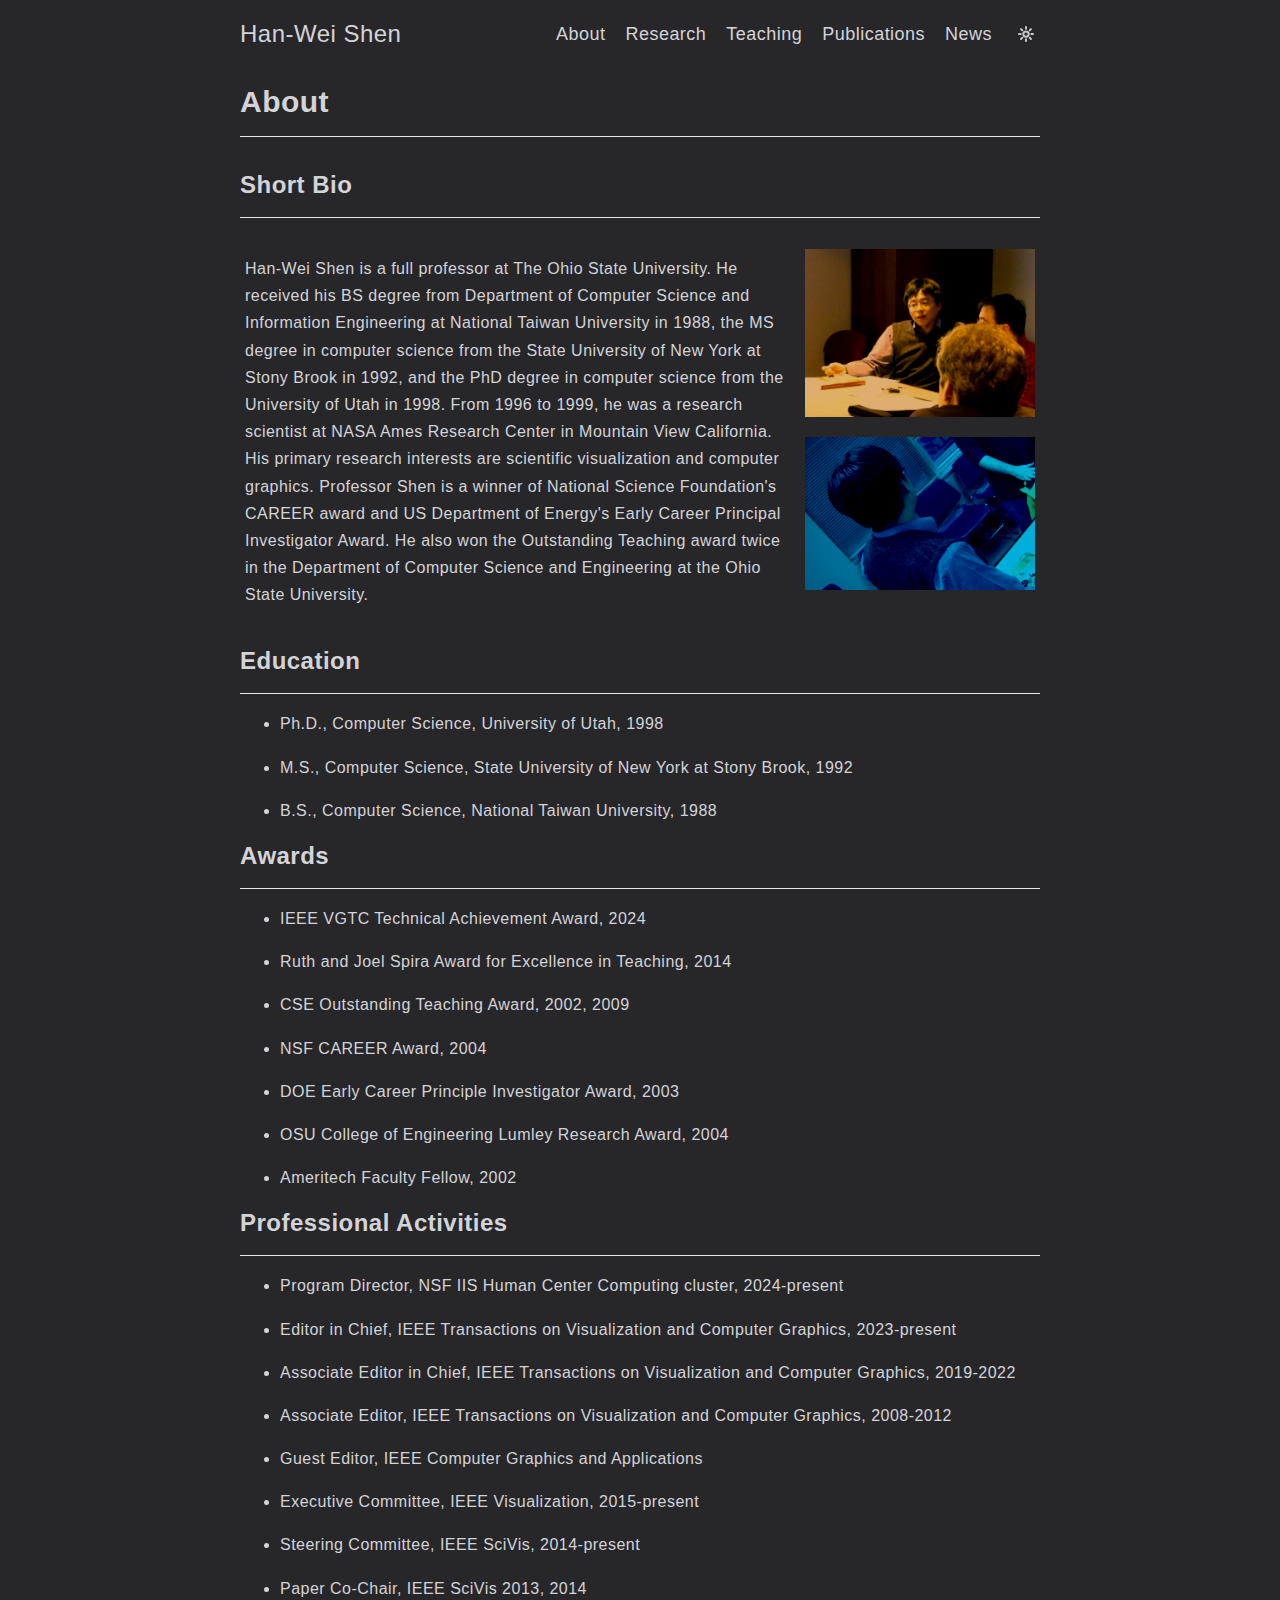
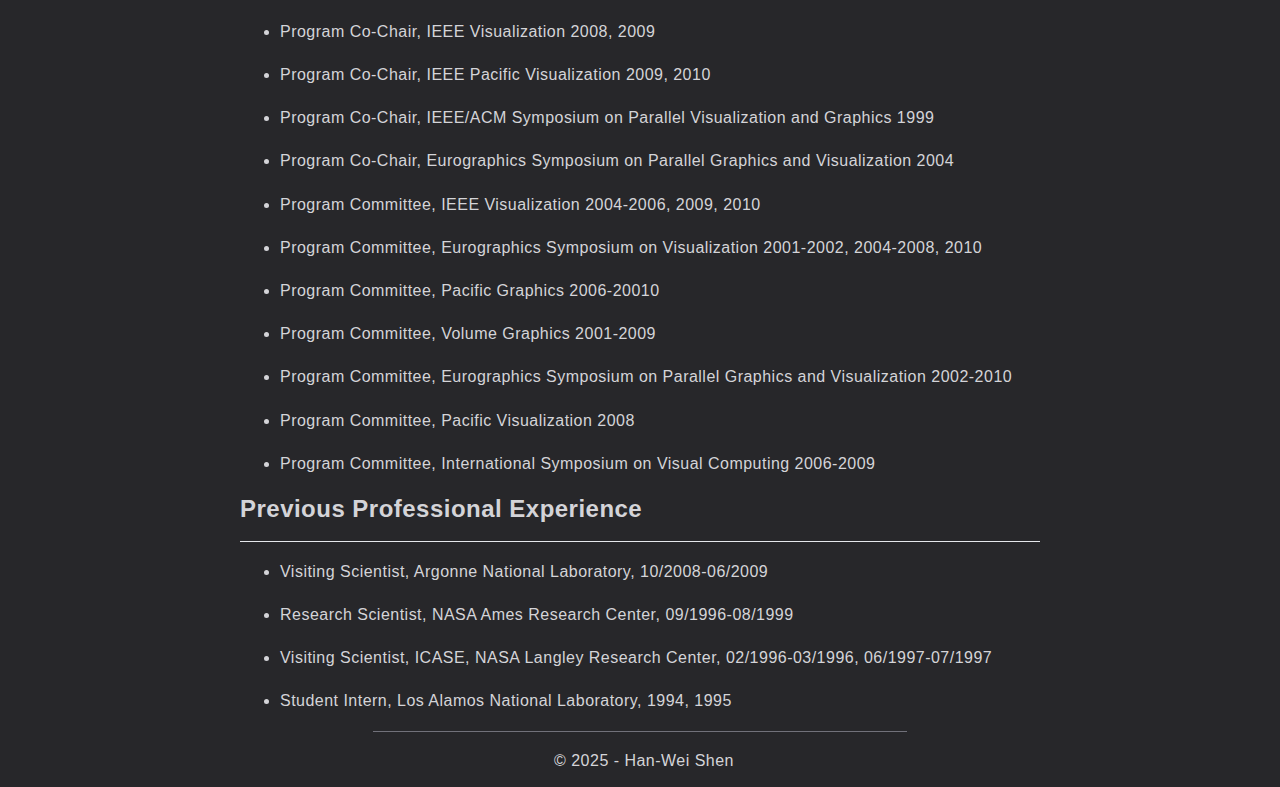
==== commit 3d8896d8: "deploy: c5af2d65dd8bb57e81320bcc7d5b4bba61d7809c" ====
--- a/about/index.html
+++ b/about/index.html
@@ -21,4 +21,4 @@
 California. His primary research interests are scientific visualization and computer graphics. Professor Shen is a
 winner of National Science Foundation's CAREER award and US Department of Energy's Early Career
 Principal Investigator Award. He also won the Outstanding Teaching award twice in the Department of Computer Science
-and Engineering at the Ohio State University.</p><div style=flex:30%;padding:5px><div style=margin-top:10px;margin-bottom:20px><img src=/img/about_1.jpg></div><div style=margin-top:20px><img src=/img/about_2.png></div></div></div><h2 id=education>Education</h2><ul><li><p>Ph.D., Computer Science, University of Utah, 1998</p></li><li><p>M.S., Computer Science, State University of New York at Stony Brook, 1992</p></li><li><p>B.S., Computer Science, National Taiwan University, 1988</p></li></ul><h2 id=awards>Awards</h2><ul><li><p>Ruth and Joel Spira Award for Excellence in Teaching, 2014</p></li><li><p>CSE Outstanding Teaching Award, 2002, 2009</p></li><li><p>NSF CAREER Award, 2004</p></li><li><p>DOE Early Career Principle Investigator Award, 2003</p></li><li><p>OSU College of Engineering Lumley Research Award, 2004</p></li><li><p>Ameritech Faculty Fellow, 2002</p></li></ul><h2 id=professional-activities>Professional Activities</h2><ul><li><p>Editor in Chief, IEEE Transactions on Visualization and Computer Graphics</p></li><li><p>Associate Editor, IEEE Transactions on Visualization and Computer Graphics</p></li><li><p>Associate Editor, Journal of Visualization</p></li><li><p>Associate Editor, Journal of Computer Science and Technology</p></li><li><p>Guest Editor, IEEE Computer Graphics and Applications</p></li><li><p>Executive Committee, IEEE Visualization, 2015-present</p></li><li><p>Steering Committee, IEEE SciVis, 2014- present</p></li><li><p>Paper Co-Chair, IEEE SciVis 2013, 2014</p></li><li><p>Program Co-Chair, IEEE Visualization 2008, 2009</p></li><li><p>Program Co-Chair, IEEE Pacific Visualization 2009, 2010</p></li><li><p>Program Co-Chair, IEEE/ACM Symposium on Parallel Visualization and Graphics 1999</p></li><li><p>Program Co-Chair, Eurographics Symposium on Parallel Graphics and Visualization 2004</p></li><li><p>Program Committee, IEEE Visualization 2004-2006, 2009, 2010</p></li><li><p>Program Committee, Eurographics Symposium on Visualization 2001-2002, 2004-2008, 2010</p></li><li><p>Program Committee, Pacific Graphics 2006-20010</p></li><li><p>Program Committee, Volume Graphics 2001-2009</p></li><li><p>Program Committee, Eurographics Symposium on Parallel Graphics and Visualization 2002-2010</p></li><li><p>Program Committee, Pacific Visualization 2008</p></li><li><p>Program Committee, International Symposium on Visual Computing 2006-2009</p></li></ul><h2 id=previous-professional-experience>Previous Professional Experience</h2><ul><li><p>Visiting Scientist, Argonne National Laboratory, 10/2008-06/2009</p></li><li><p>Research Scientist, NASA Ames Research Center, 09/1996-08/1999</p></li><li><p>Visiting Scientist, ICASE, NASA Langley Research Center, 02/1996-03/1996, 06/1997-07/1997</p></li><li><p>Student Intern, Los Alamos National Laboratory, 1994, 1995</p></li></ul></div></div></article></main><footer class="footer container h-10 text-center mt-1 mb-4"><hr class=my-4><ul class="pl-0 mt-1"><span class=ml-2>© 2024 - Han-Wei Shen</span></ul></footer></body></html>+and Engineering at the Ohio State University.</p><div style=flex:30%;padding:5px><div style=margin-top:10px;margin-bottom:20px><img src=/img/about_1.jpg></div><div style=margin-top:20px><img src=/img/about_2.png></div></div></div><h2 id=education>Education</h2><ul><li><p>Ph.D., Computer Science, University of Utah, 1998</p></li><li><p>M.S., Computer Science, State University of New York at Stony Brook, 1992</p></li><li><p>B.S., Computer Science, National Taiwan University, 1988</p></li></ul><h2 id=awards>Awards</h2><ul><li><p>IEEE VGTC Technical Achievement Award, 2024</p></li><li><p>Ruth and Joel Spira Award for Excellence in Teaching, 2014</p></li><li><p>CSE Outstanding Teaching Award, 2002, 2009</p></li><li><p>NSF CAREER Award, 2004</p></li><li><p>DOE Early Career Principle Investigator Award, 2003</p></li><li><p>OSU College of Engineering Lumley Research Award, 2004</p></li><li><p>Ameritech Faculty Fellow, 2002</p></li></ul><h2 id=professional-activities>Professional Activities</h2><ul><li><p>Program Director, NSF IIS Human Center Computing cluster, 2024-present</p></li><li><p>Editor in Chief, IEEE Transactions on Visualization and Computer Graphics, 2023-present</p></li><li><p>Associate Editor in Chief, IEEE Transactions on Visualization and Computer Graphics, 2019-2022</p></li><li><p>Associate Editor, IEEE Transactions on Visualization and Computer Graphics, 2008-2012</p></li><li><p>Guest Editor, IEEE Computer Graphics and Applications</p></li><li><p>Executive Committee, IEEE Visualization, 2015-present</p></li><li><p>Steering Committee, IEEE SciVis, 2014-present</p></li><li><p>Paper Co-Chair, IEEE SciVis 2013, 2014</p></li><li><p>Program Co-Chair, IEEE Visualization 2008, 2009</p></li><li><p>Program Co-Chair, IEEE Pacific Visualization 2009, 2010</p></li><li><p>Program Co-Chair, IEEE/ACM Symposium on Parallel Visualization and Graphics 1999</p></li><li><p>Program Co-Chair, Eurographics Symposium on Parallel Graphics and Visualization 2004</p></li><li><p>Program Committee, IEEE Visualization 2004-2006, 2009, 2010</p></li><li><p>Program Committee, Eurographics Symposium on Visualization 2001-2002, 2004-2008, 2010</p></li><li><p>Program Committee, Pacific Graphics 2006-20010</p></li><li><p>Program Committee, Volume Graphics 2001-2009</p></li><li><p>Program Committee, Eurographics Symposium on Parallel Graphics and Visualization 2002-2010</p></li><li><p>Program Committee, Pacific Visualization 2008</p></li><li><p>Program Committee, International Symposium on Visual Computing 2006-2009</p></li></ul><h2 id=previous-professional-experience>Previous Professional Experience</h2><ul><li><p>Visiting Scientist, Argonne National Laboratory, 10/2008-06/2009</p></li><li><p>Research Scientist, NASA Ames Research Center, 09/1996-08/1999</p></li><li><p>Visiting Scientist, ICASE, NASA Langley Research Center, 02/1996-03/1996, 06/1997-07/1997</p></li><li><p>Student Intern, Los Alamos National Laboratory, 1994, 1995</p></li></ul></div></div></article></main><footer class="footer container h-10 text-center mt-1 mb-4"><hr class=my-4><ul class="pl-0 mt-1"><span class=ml-2>© 2025 - Han-Wei Shen</span></ul></footer></body></html>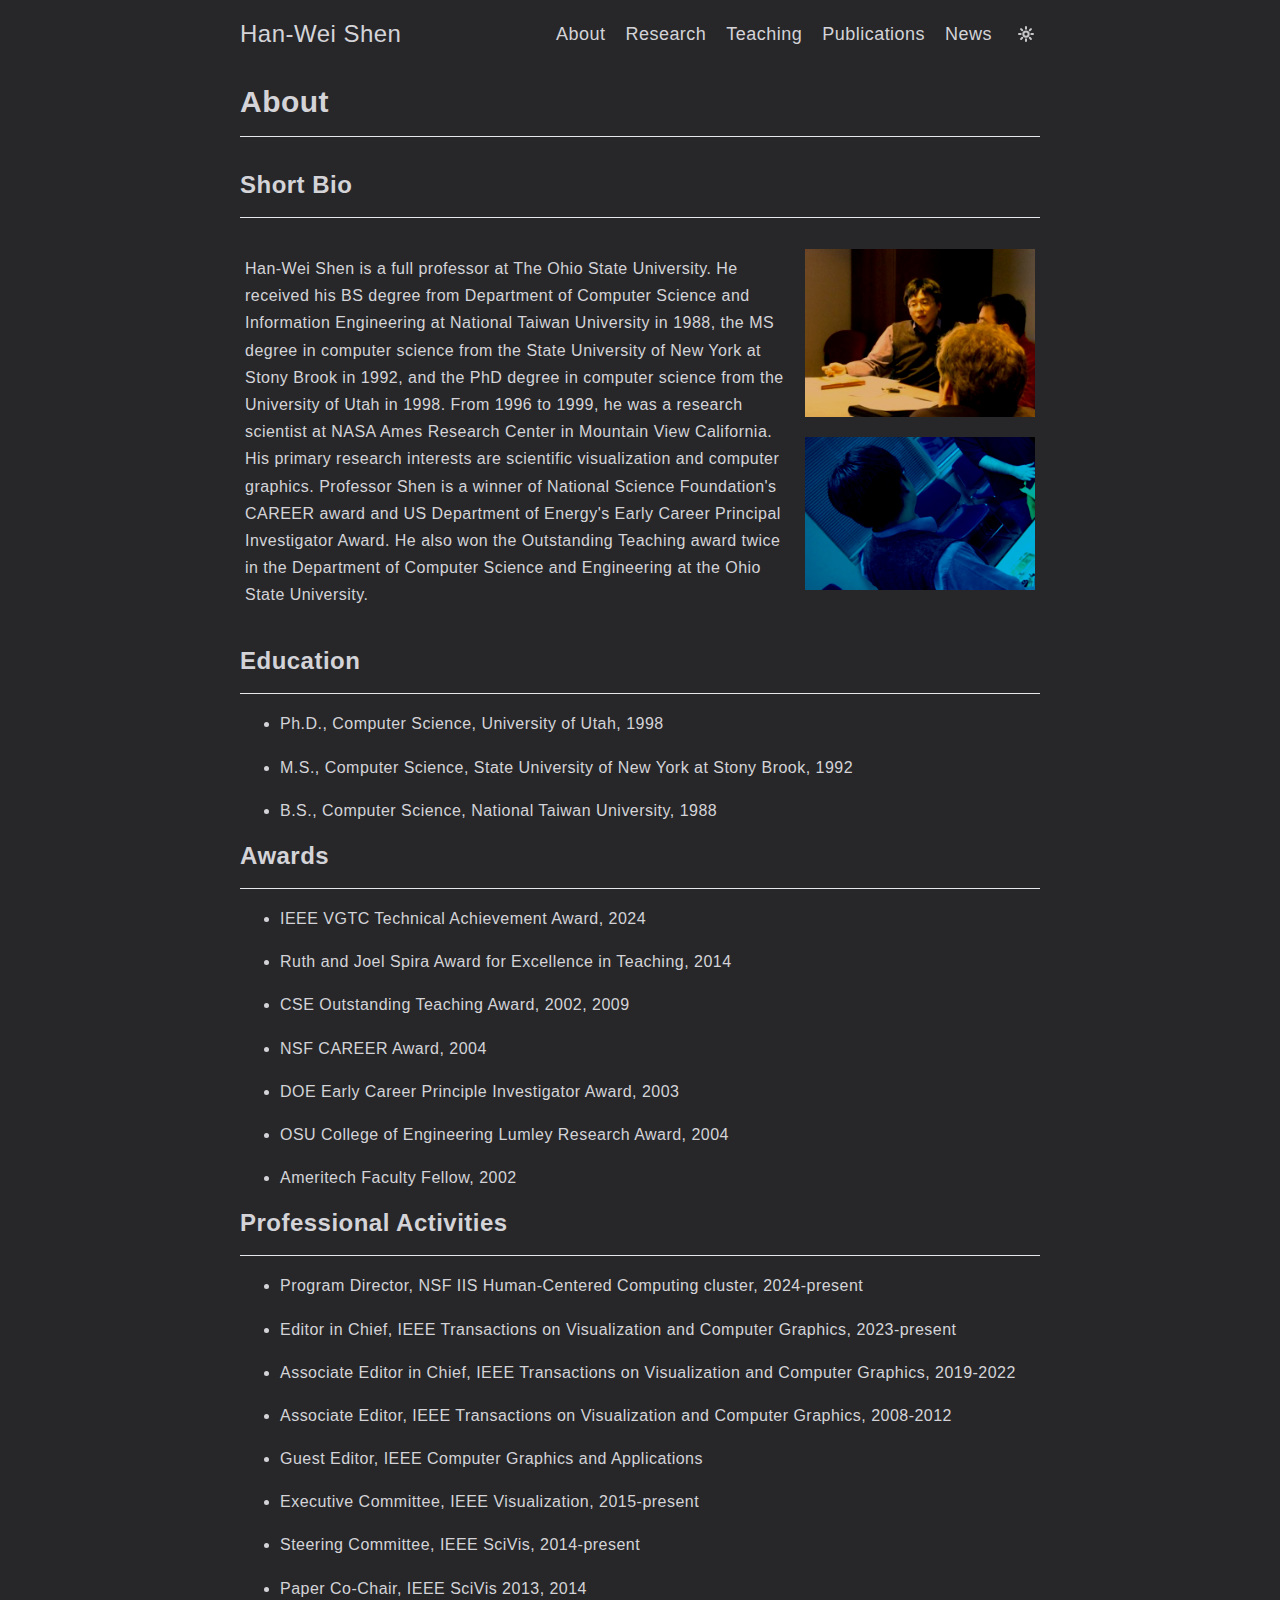
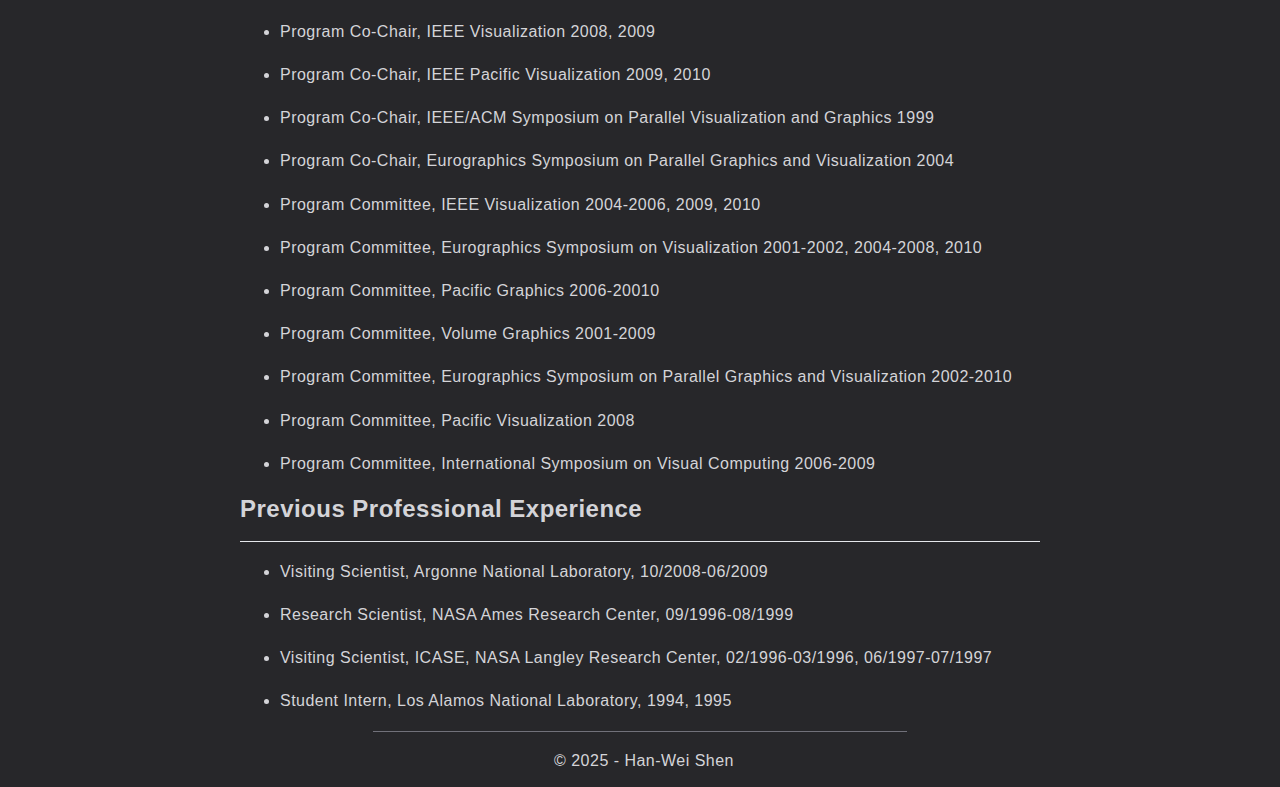
==== commit c3651c76: "deploy: e08b75890296a1c81834cfeadff4b9fa327194eb" ====
--- a/about/index.html
+++ b/about/index.html
@@ -21,4 +21,4 @@
 California. His primary research interests are scientific visualization and computer graphics. Professor Shen is a
 winner of National Science Foundation's CAREER award and US Department of Energy's Early Career
 Principal Investigator Award. He also won the Outstanding Teaching award twice in the Department of Computer Science
-and Engineering at the Ohio State University.</p><div style=flex:30%;padding:5px><div style=margin-top:10px;margin-bottom:20px><img src=/img/about_1.jpg></div><div style=margin-top:20px><img src=/img/about_2.png></div></div></div><h2 id=education>Education</h2><ul><li><p>Ph.D., Computer Science, University of Utah, 1998</p></li><li><p>M.S., Computer Science, State University of New York at Stony Brook, 1992</p></li><li><p>B.S., Computer Science, National Taiwan University, 1988</p></li></ul><h2 id=awards>Awards</h2><ul><li><p>IEEE VGTC Technical Achievement Award, 2024</p></li><li><p>Ruth and Joel Spira Award for Excellence in Teaching, 2014</p></li><li><p>CSE Outstanding Teaching Award, 2002, 2009</p></li><li><p>NSF CAREER Award, 2004</p></li><li><p>DOE Early Career Principle Investigator Award, 2003</p></li><li><p>OSU College of Engineering Lumley Research Award, 2004</p></li><li><p>Ameritech Faculty Fellow, 2002</p></li></ul><h2 id=professional-activities>Professional Activities</h2><ul><li><p>Program Director, NSF IIS Human Center Computing cluster, 2024-present</p></li><li><p>Editor in Chief, IEEE Transactions on Visualization and Computer Graphics, 2023-present</p></li><li><p>Associate Editor in Chief, IEEE Transactions on Visualization and Computer Graphics, 2019-2022</p></li><li><p>Associate Editor, IEEE Transactions on Visualization and Computer Graphics, 2008-2012</p></li><li><p>Guest Editor, IEEE Computer Graphics and Applications</p></li><li><p>Executive Committee, IEEE Visualization, 2015-present</p></li><li><p>Steering Committee, IEEE SciVis, 2014-present</p></li><li><p>Paper Co-Chair, IEEE SciVis 2013, 2014</p></li><li><p>Program Co-Chair, IEEE Visualization 2008, 2009</p></li><li><p>Program Co-Chair, IEEE Pacific Visualization 2009, 2010</p></li><li><p>Program Co-Chair, IEEE/ACM Symposium on Parallel Visualization and Graphics 1999</p></li><li><p>Program Co-Chair, Eurographics Symposium on Parallel Graphics and Visualization 2004</p></li><li><p>Program Committee, IEEE Visualization 2004-2006, 2009, 2010</p></li><li><p>Program Committee, Eurographics Symposium on Visualization 2001-2002, 2004-2008, 2010</p></li><li><p>Program Committee, Pacific Graphics 2006-20010</p></li><li><p>Program Committee, Volume Graphics 2001-2009</p></li><li><p>Program Committee, Eurographics Symposium on Parallel Graphics and Visualization 2002-2010</p></li><li><p>Program Committee, Pacific Visualization 2008</p></li><li><p>Program Committee, International Symposium on Visual Computing 2006-2009</p></li></ul><h2 id=previous-professional-experience>Previous Professional Experience</h2><ul><li><p>Visiting Scientist, Argonne National Laboratory, 10/2008-06/2009</p></li><li><p>Research Scientist, NASA Ames Research Center, 09/1996-08/1999</p></li><li><p>Visiting Scientist, ICASE, NASA Langley Research Center, 02/1996-03/1996, 06/1997-07/1997</p></li><li><p>Student Intern, Los Alamos National Laboratory, 1994, 1995</p></li></ul></div></div></article></main><footer class="footer container h-10 text-center mt-1 mb-4"><hr class=my-4><ul class="pl-0 mt-1"><span class=ml-2>© 2025 - Han-Wei Shen</span></ul></footer></body></html>+and Engineering at the Ohio State University.</p><div style=flex:30%;padding:5px><div style=margin-top:10px;margin-bottom:20px><img src=/img/about_1.jpg></div><div style=margin-top:20px><img src=/img/about_2.png></div></div></div><h2 id=education>Education</h2><ul><li><p>Ph.D., Computer Science, University of Utah, 1998</p></li><li><p>M.S., Computer Science, State University of New York at Stony Brook, 1992</p></li><li><p>B.S., Computer Science, National Taiwan University, 1988</p></li></ul><h2 id=awards>Awards</h2><ul><li><p>IEEE VGTC Technical Achievement Award, 2024</p></li><li><p>Ruth and Joel Spira Award for Excellence in Teaching, 2014</p></li><li><p>CSE Outstanding Teaching Award, 2002, 2009</p></li><li><p>NSF CAREER Award, 2004</p></li><li><p>DOE Early Career Principle Investigator Award, 2003</p></li><li><p>OSU College of Engineering Lumley Research Award, 2004</p></li><li><p>Ameritech Faculty Fellow, 2002</p></li></ul><h2 id=professional-activities>Professional Activities</h2><ul><li><p>Program Director, NSF IIS Human-Centered Computing cluster, 2024-present</p></li><li><p>Editor in Chief, IEEE Transactions on Visualization and Computer Graphics, 2023-present</p></li><li><p>Associate Editor in Chief, IEEE Transactions on Visualization and Computer Graphics, 2019-2022</p></li><li><p>Associate Editor, IEEE Transactions on Visualization and Computer Graphics, 2008-2012</p></li><li><p>Guest Editor, IEEE Computer Graphics and Applications</p></li><li><p>Executive Committee, IEEE Visualization, 2015-present</p></li><li><p>Steering Committee, IEEE SciVis, 2014-present</p></li><li><p>Paper Co-Chair, IEEE SciVis 2013, 2014</p></li><li><p>Program Co-Chair, IEEE Visualization 2008, 2009</p></li><li><p>Program Co-Chair, IEEE Pacific Visualization 2009, 2010</p></li><li><p>Program Co-Chair, IEEE/ACM Symposium on Parallel Visualization and Graphics 1999</p></li><li><p>Program Co-Chair, Eurographics Symposium on Parallel Graphics and Visualization 2004</p></li><li><p>Program Committee, IEEE Visualization 2004-2006, 2009, 2010</p></li><li><p>Program Committee, Eurographics Symposium on Visualization 2001-2002, 2004-2008, 2010</p></li><li><p>Program Committee, Pacific Graphics 2006-20010</p></li><li><p>Program Committee, Volume Graphics 2001-2009</p></li><li><p>Program Committee, Eurographics Symposium on Parallel Graphics and Visualization 2002-2010</p></li><li><p>Program Committee, Pacific Visualization 2008</p></li><li><p>Program Committee, International Symposium on Visual Computing 2006-2009</p></li></ul><h2 id=previous-professional-experience>Previous Professional Experience</h2><ul><li><p>Visiting Scientist, Argonne National Laboratory, 10/2008-06/2009</p></li><li><p>Research Scientist, NASA Ames Research Center, 09/1996-08/1999</p></li><li><p>Visiting Scientist, ICASE, NASA Langley Research Center, 02/1996-03/1996, 06/1997-07/1997</p></li><li><p>Student Intern, Los Alamos National Laboratory, 1994, 1995</p></li></ul></div></div></article></main><footer class="footer container h-10 text-center mt-1 mb-4"><hr class=my-4><ul class="pl-0 mt-1"><span class=ml-2>© 2025 - Han-Wei Shen</span></ul></footer></body></html>